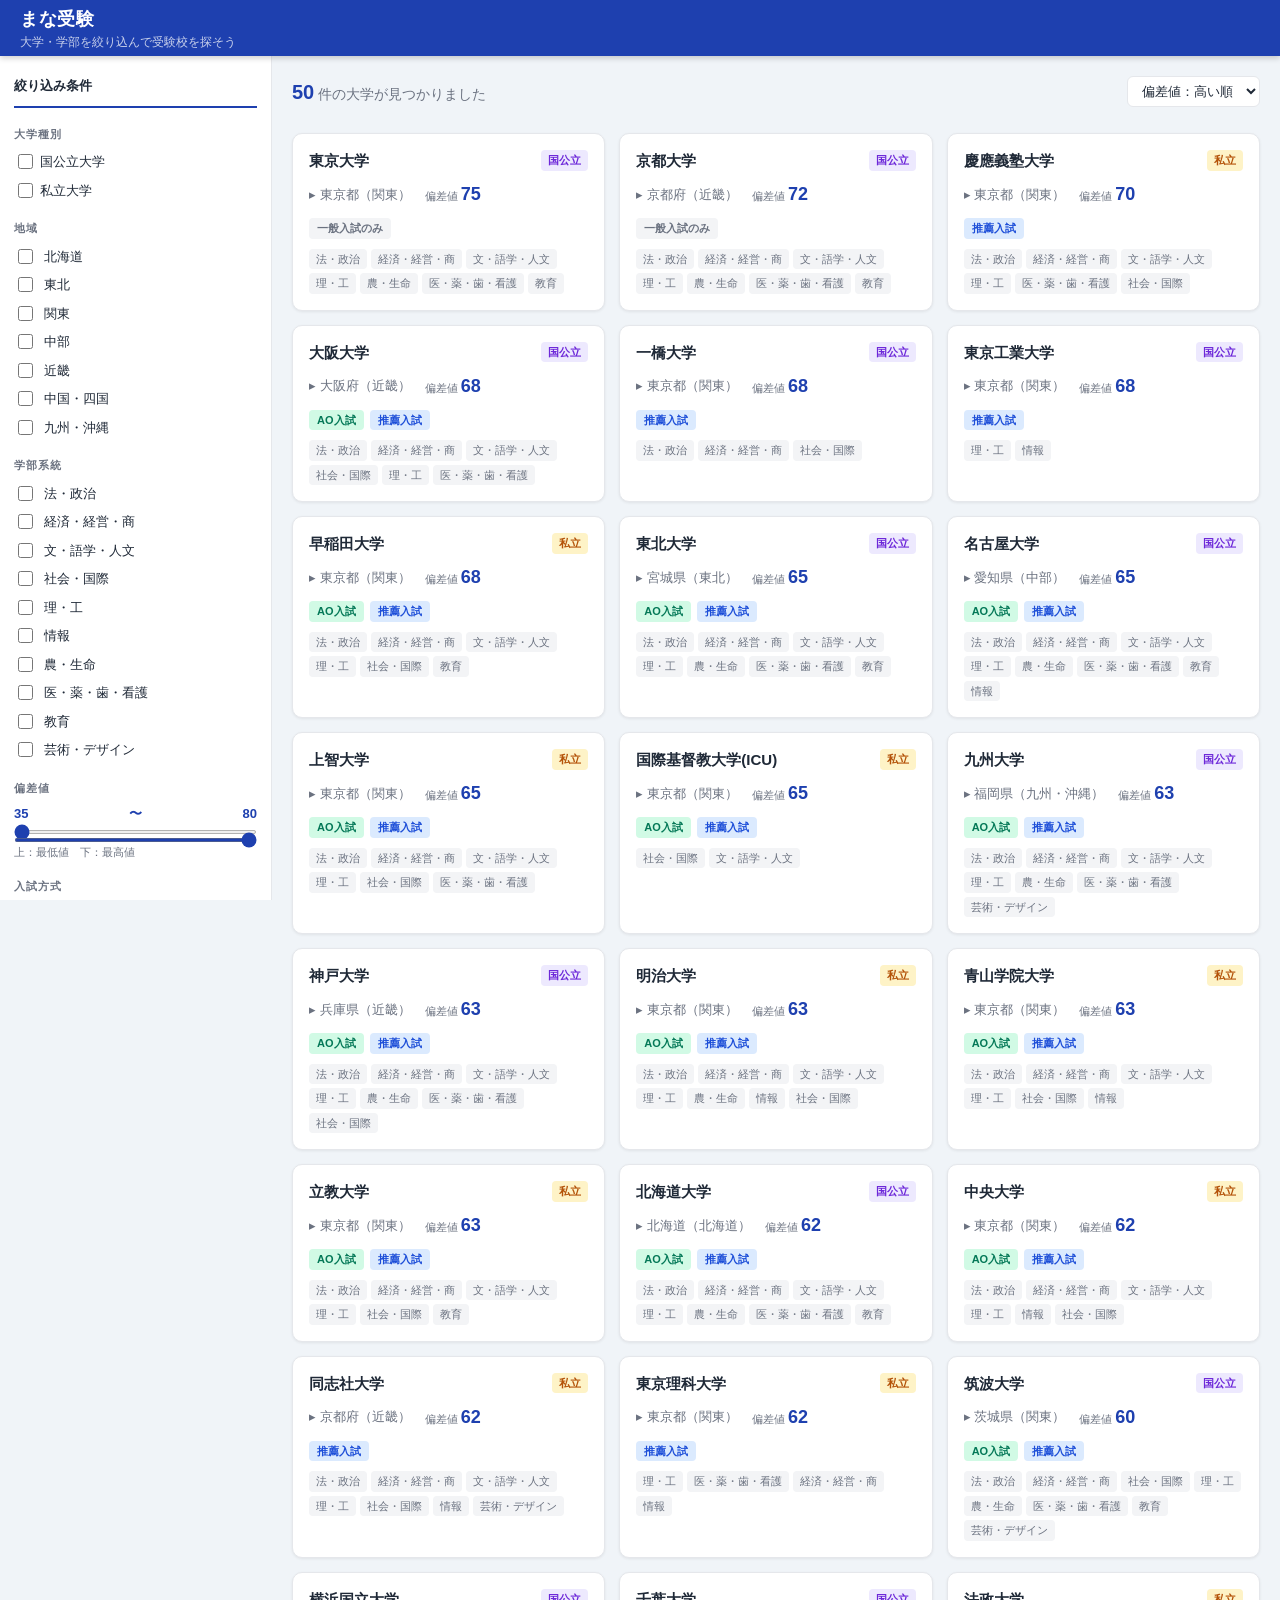
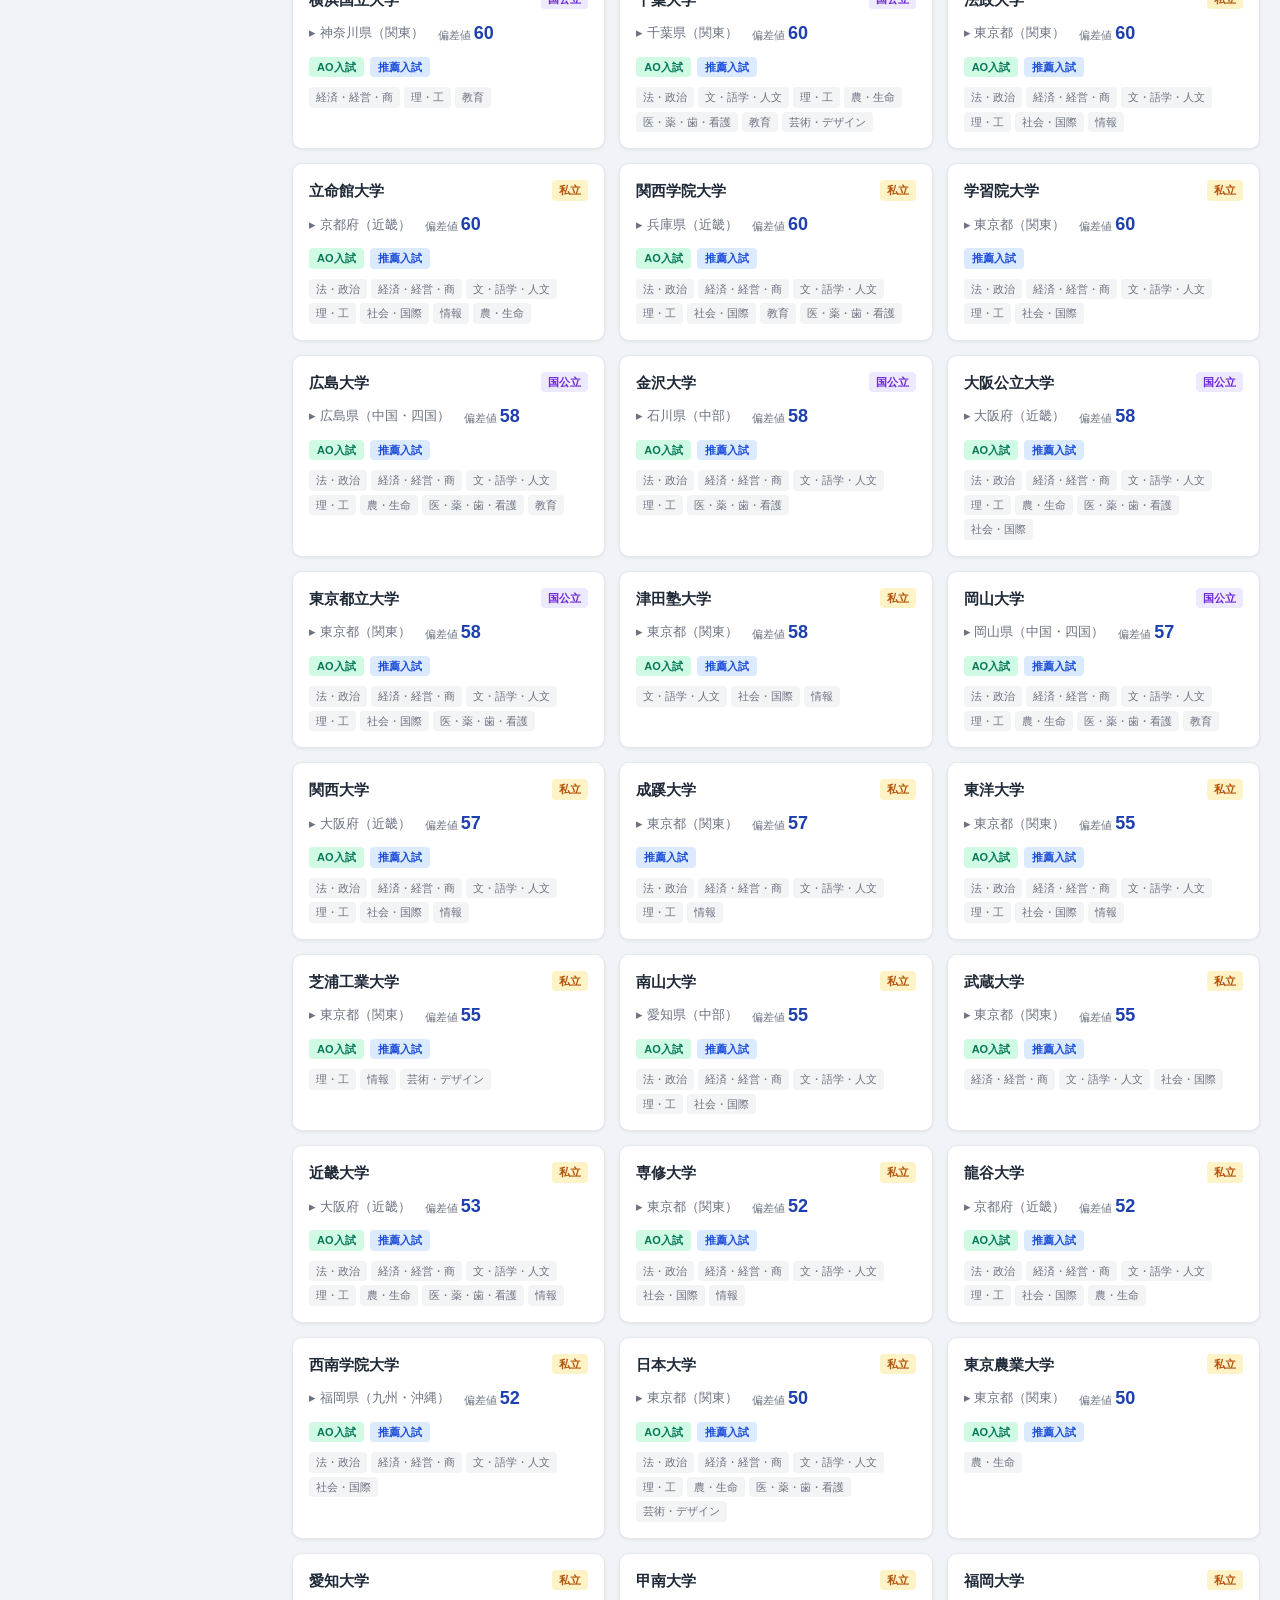
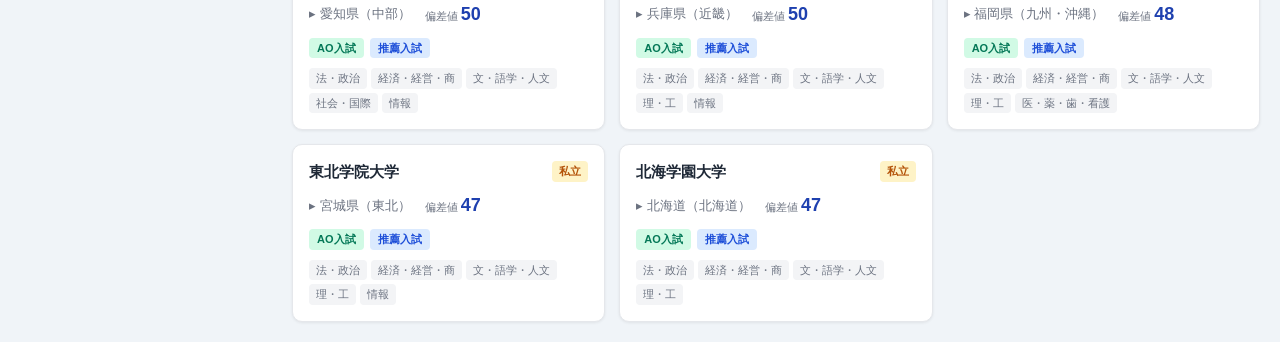
==== index.html @ 77476b2f "大学絞り込みページを新規作成 50校のデータ（国公立・私立）を収録し、地域・学部系統・偏差値・入試方式（AO/推薦）で絞り込める静的HTMLサイトを実装。  Co-Authored-By: Claud" ====
<!DOCTYPE html>
<html lang="ja">
<head>
  <meta charset="UTF-8">
  <meta name="viewport" content="width=device-width, initial-scale=1.0">
  <title>まな受験 - 受験校の絞り込み</title>
  <link rel="stylesheet" href="style.css">
</head>
<body>

  <header>
    <div>
      <h1>まな受験</h1>
      <p>大学・学部を絞り込んで受験校を探そう</p>
    </div>
  </header>

  <div class="overlay" id="overlay"></div>

  <div class="layout">

    <!-- ===== Sidebar ===== -->
    <aside class="sidebar" id="sidebar">
      <div class="sidebar-title">
        <span>絞り込み条件</span>
      </div>

      <!-- 大学種別 -->
      <div class="filter-section">
        <h3>大学種別</h3>
        <div class="checkbox-group">
          <label class="checkbox-label">
            <input type="checkbox" name="type" value="国公立"> 国公立大学
          </label>
          <label class="checkbox-label">
            <input type="checkbox" name="type" value="私立"> 私立大学
          </label>
        </div>
      </div>

      <!-- 地域 -->
      <div class="filter-section">
        <h3>地域</h3>
        <div class="checkbox-group" id="region-filters">
          <!-- JS で生成 -->
        </div>
      </div>

      <!-- 学部系統 -->
      <div class="filter-section">
        <h3>学部系統</h3>
        <div class="checkbox-group" id="faculty-filters">
          <!-- JS で生成 -->
        </div>
      </div>

      <!-- 偏差値 -->
      <div class="filter-section">
        <h3>偏差値</h3>
        <div class="range-labels">
          <span id="hensachi-min-label">35</span>
          <span>〜</span>
          <span id="hensachi-max-label">80</span>
        </div>
        <div class="range-sliders">
          <input type="range" id="hensachi-min" min="35" max="80" value="35" step="1" aria-label="偏差値 最小">
          <input type="range" id="hensachi-max" min="35" max="80" value="80" step="1" aria-label="偏差値 最大">
        </div>
        <p class="range-note">上：最低値　下：最高値</p>
      </div>

      <!-- 入試方式 -->
      <div class="filter-section">
        <h3>入試方式</h3>
        <div class="checkbox-group">
          <label class="checkbox-label">
            <input type="checkbox" id="filter-ao"> AO入試あり
          </label>
          <label class="checkbox-label">
            <input type="checkbox" id="filter-suisen"> 推薦入試あり
          </label>
        </div>
      </div>

      <button class="reset-btn" id="reset-btn">条件をすべてリセット</button>
    </aside>

    <!-- ===== Main ===== -->
    <main class="main">

      <button class="filter-toggle-btn" id="filter-toggle-btn">
        &#9776; 絞り込む
      </button>

      <div class="results-header">
        <div class="result-count" id="result-count">
          <strong>0</strong> 件の大学が見つかりました
        </div>
        <select class="sort-select" id="sort-select" aria-label="並び替え">
          <option value="hensachi-desc">偏差値：高い順</option>
          <option value="hensachi-asc">偏差値：低い順</option>
          <option value="name">五十音順</option>
        </select>
      </div>

      <div class="active-filters" id="active-filters"></div>

      <div class="school-grid" id="school-grid">
        <!-- JS で描画 -->
      </div>

    </main>
  </div>

  <script src="data.js"></script>
  <script src="app.js"></script>
</body>
</html>
---- style.css ----
:root {
  --primary: #1e40af;
  --primary-light: #3b82f6;
  --bg: #f0f4f8;
  --card-bg: #ffffff;
  --text: #1f2937;
  --text-light: #6b7280;
  --border: #e5e7eb;
  --sidebar-width: 272px;
  --badge-kokuritu-bg: #ede9fe;
  --badge-kokuritu: #6d28d9;
  --badge-shiritsu-bg: #fef3c7;
  --badge-shiritsu: #b45309;
  --badge-ao-bg: #d1fae5;
  --badge-ao: #047857;
  --badge-suisen-bg: #dbeafe;
  --badge-suisen: #1d4ed8;
  --header-h: 56px;
}

* { box-sizing: border-box; margin: 0; padding: 0; }

body {
  font-family: 'Hiragino Sans', 'Hiragino Kaku Gothic ProN', 'Meiryo', 'Yu Gothic', sans-serif;
  background: var(--bg);
  color: var(--text);
  font-size: 14px;
  line-height: 1.5;
}

/* ---- Header ---- */
header {
  height: var(--header-h);
  background: var(--primary);
  color: #fff;
  display: flex;
  align-items: center;
  padding: 0 20px;
  gap: 16px;
  box-shadow: 0 2px 6px rgba(0,0,0,0.2);
  position: sticky;
  top: 0;
  z-index: 50;
}

header h1 { font-size: 18px; font-weight: 700; letter-spacing: 0.03em; }
header p  { font-size: 12px; opacity: 0.75; }

/* ---- Layout ---- */
.layout {
  display: flex;
  min-height: calc(100vh - var(--header-h));
}

/* ---- Sidebar ---- */
.sidebar {
  width: var(--sidebar-width);
  flex-shrink: 0;
  background: #fff;
  border-right: 1px solid var(--border);
  padding: 20px 14px;
  overflow-y: auto;
  position: sticky;
  top: var(--header-h);
  height: calc(100vh - var(--header-h));
}

.sidebar-title {
  font-size: 13px;
  font-weight: 700;
  color: var(--text);
  margin-bottom: 18px;
  padding-bottom: 10px;
  border-bottom: 2px solid var(--primary);
  display: flex;
  justify-content: space-between;
  align-items: center;
}

.filter-section {
  margin-bottom: 18px;
}

.filter-section h3 {
  font-size: 11px;
  font-weight: 700;
  color: var(--text-light);
  text-transform: uppercase;
  letter-spacing: 0.08em;
  margin-bottom: 8px;
}

.checkbox-group {
  display: flex;
  flex-direction: column;
  gap: 5px;
}

.checkbox-label {
  display: flex;
  align-items: center;
  gap: 7px;
  cursor: pointer;
  font-size: 13px;
  padding: 2px 4px;
  border-radius: 4px;
  transition: background 0.1s;
}

.checkbox-label:hover { background: var(--bg); }

.checkbox-label input[type="checkbox"] {
  width: 15px;
  height: 15px;
  accent-color: var(--primary);
  cursor: pointer;
  flex-shrink: 0;
}

/* Hensachi range */
.range-labels {
  display: flex;
  justify-content: space-between;
  font-size: 13px;
  font-weight: 700;
  color: var(--primary);
  margin-bottom: 6px;
}

.range-sliders {
  display: flex;
  flex-direction: column;
  gap: 4px;
}

input[type="range"] {
  width: 100%;
  height: 4px;
  accent-color: var(--primary);
  cursor: pointer;
}

.range-note {
  font-size: 11px;
  color: var(--text-light);
  margin-top: 2px;
}

.reset-btn {
  width: 100%;
  padding: 8px;
  background: none;
  border: 1px solid var(--border);
  border-radius: 6px;
  font-size: 13px;
  color: var(--text-light);
  cursor: pointer;
  margin-top: 6px;
  transition: all 0.15s;
}

.reset-btn:hover {
  background: var(--bg);
  color: var(--text);
  border-color: #9ca3af;
}

/* ---- Main ---- */
.main {
  flex: 1;
  padding: 20px;
  min-width: 0;
}

.results-header {
  display: flex;
  align-items: center;
  justify-content: space-between;
  margin-bottom: 12px;
  flex-wrap: wrap;
  gap: 8px;
}

.result-count {
  font-size: 14px;
  color: var(--text-light);
}

.result-count strong {
  font-size: 20px;
  color: var(--primary);
  font-weight: 700;
}

.sort-select {
  padding: 6px 10px;
  border: 1px solid var(--border);
  border-radius: 6px;
  font-size: 13px;
  background: #fff;
  color: var(--text);
  cursor: pointer;
}

/* Active filter tags */
.active-filters {
  display: flex;
  flex-wrap: wrap;
  gap: 6px;
  margin-bottom: 14px;
  min-height: 0;
}

.filter-tag {
  display: inline-flex;
  align-items: center;
  gap: 5px;
  padding: 3px 8px 3px 10px;
  background: #eff6ff;
  color: var(--primary);
  border: 1px solid #bfdbfe;
  border-radius: 99px;
  font-size: 12px;
  font-weight: 500;
}

.filter-tag-remove {
  background: none;
  border: none;
  cursor: pointer;
  color: var(--primary);
  font-size: 15px;
  line-height: 1;
  padding: 0;
  opacity: 0.6;
  display: flex;
  align-items: center;
}

.filter-tag-remove:hover { opacity: 1; }

/* School grid */
.school-grid {
  display: grid;
  grid-template-columns: repeat(auto-fill, minmax(280px, 1fr));
  gap: 14px;
}

/* School card */
.school-card {
  background: #fff;
  border-radius: 10px;
  padding: 16px;
  box-shadow: 0 1px 3px rgba(0,0,0,0.07);
  border: 1px solid var(--border);
  transition: box-shadow 0.15s, transform 0.15s;
  display: flex;
  flex-direction: column;
  gap: 10px;
}

.school-card:hover {
  box-shadow: 0 4px 16px rgba(0,0,0,0.11);
  transform: translateY(-2px);
}

.card-top {
  display: flex;
  justify-content: space-between;
  align-items: flex-start;
  gap: 8px;
}

.school-name {
  font-size: 15px;
  font-weight: 700;
  color: var(--text);
  line-height: 1.4;
  flex: 1;
}

.type-badge {
  display: inline-block;
  padding: 2px 7px;
  border-radius: 4px;
  font-size: 11px;
  font-weight: 700;
  white-space: nowrap;
  flex-shrink: 0;
}

.type-badge.kokuritu {
  background: var(--badge-kokuritu-bg);
  color: var(--badge-kokuritu);
}

.type-badge.shiritsu {
  background: var(--badge-shiritsu-bg);
  color: var(--badge-shiritsu);
}

.card-meta {
  display: flex;
  align-items: center;
  gap: 14px;
  font-size: 13px;
  color: var(--text-light);
}

.meta-location::before { content: "▸ "; }

.meta-hensachi {
  display: flex;
  align-items: baseline;
  gap: 3px;
}

.meta-hensachi-label { font-size: 11px; }

.meta-hensachi-value {
  font-size: 18px;
  font-weight: 700;
  color: var(--primary);
}

.admission-badges {
  display: flex;
  gap: 6px;
  flex-wrap: wrap;
}

.badge {
  padding: 2px 8px;
  border-radius: 4px;
  font-size: 11px;
  font-weight: 700;
}

.badge-ao    { background: var(--badge-ao-bg);    color: var(--badge-ao); }
.badge-suisen { background: var(--badge-suisen-bg); color: var(--badge-suisen); }
.badge-none  { background: #f3f4f6; color: var(--text-light); }

.card-categories {
  display: flex;
  flex-wrap: wrap;
  gap: 4px;
}

.cat-tag {
  padding: 2px 7px;
  background: #f3f4f6;
  color: var(--text-light);
  border-radius: 4px;
  font-size: 11px;
}

/* Empty state */
.empty-state {
  grid-column: 1 / -1;
  text-align: center;
  padding: 60px 20px;
  color: var(--text-light);
}

.empty-state p { font-size: 16px; margin-bottom: 6px; }
.empty-state small { font-size: 13px; }

/* Mobile filter toggle */
.filter-toggle-btn {
  display: none;
  align-items: center;
  gap: 6px;
  padding: 8px 14px;
  background: var(--primary);
  color: #fff;
  border: none;
  border-radius: 6px;
  font-size: 14px;
  cursor: pointer;
  margin-bottom: 14px;
  font-family: inherit;
}

.overlay {
  display: none;
  position: fixed;
  inset: 0;
  background: rgba(0,0,0,0.45);
  z-index: 99;
}

.overlay.active { display: block; }

/* ---- Responsive ---- */
@media (max-width: 768px) {
  .sidebar {
    position: fixed;
    top: 0;
    left: -100%;
    height: 100vh;
    z-index: 100;
    width: 280px;
    transition: left 0.25s ease;
    box-shadow: 4px 0 20px rgba(0,0,0,0.15);
  }

  .sidebar.open { left: 0; }

  .filter-toggle-btn { display: flex; }

  .school-grid { grid-template-columns: 1fr; }

  .main { padding: 14px; }

  header { padding: 0 14px; }
}
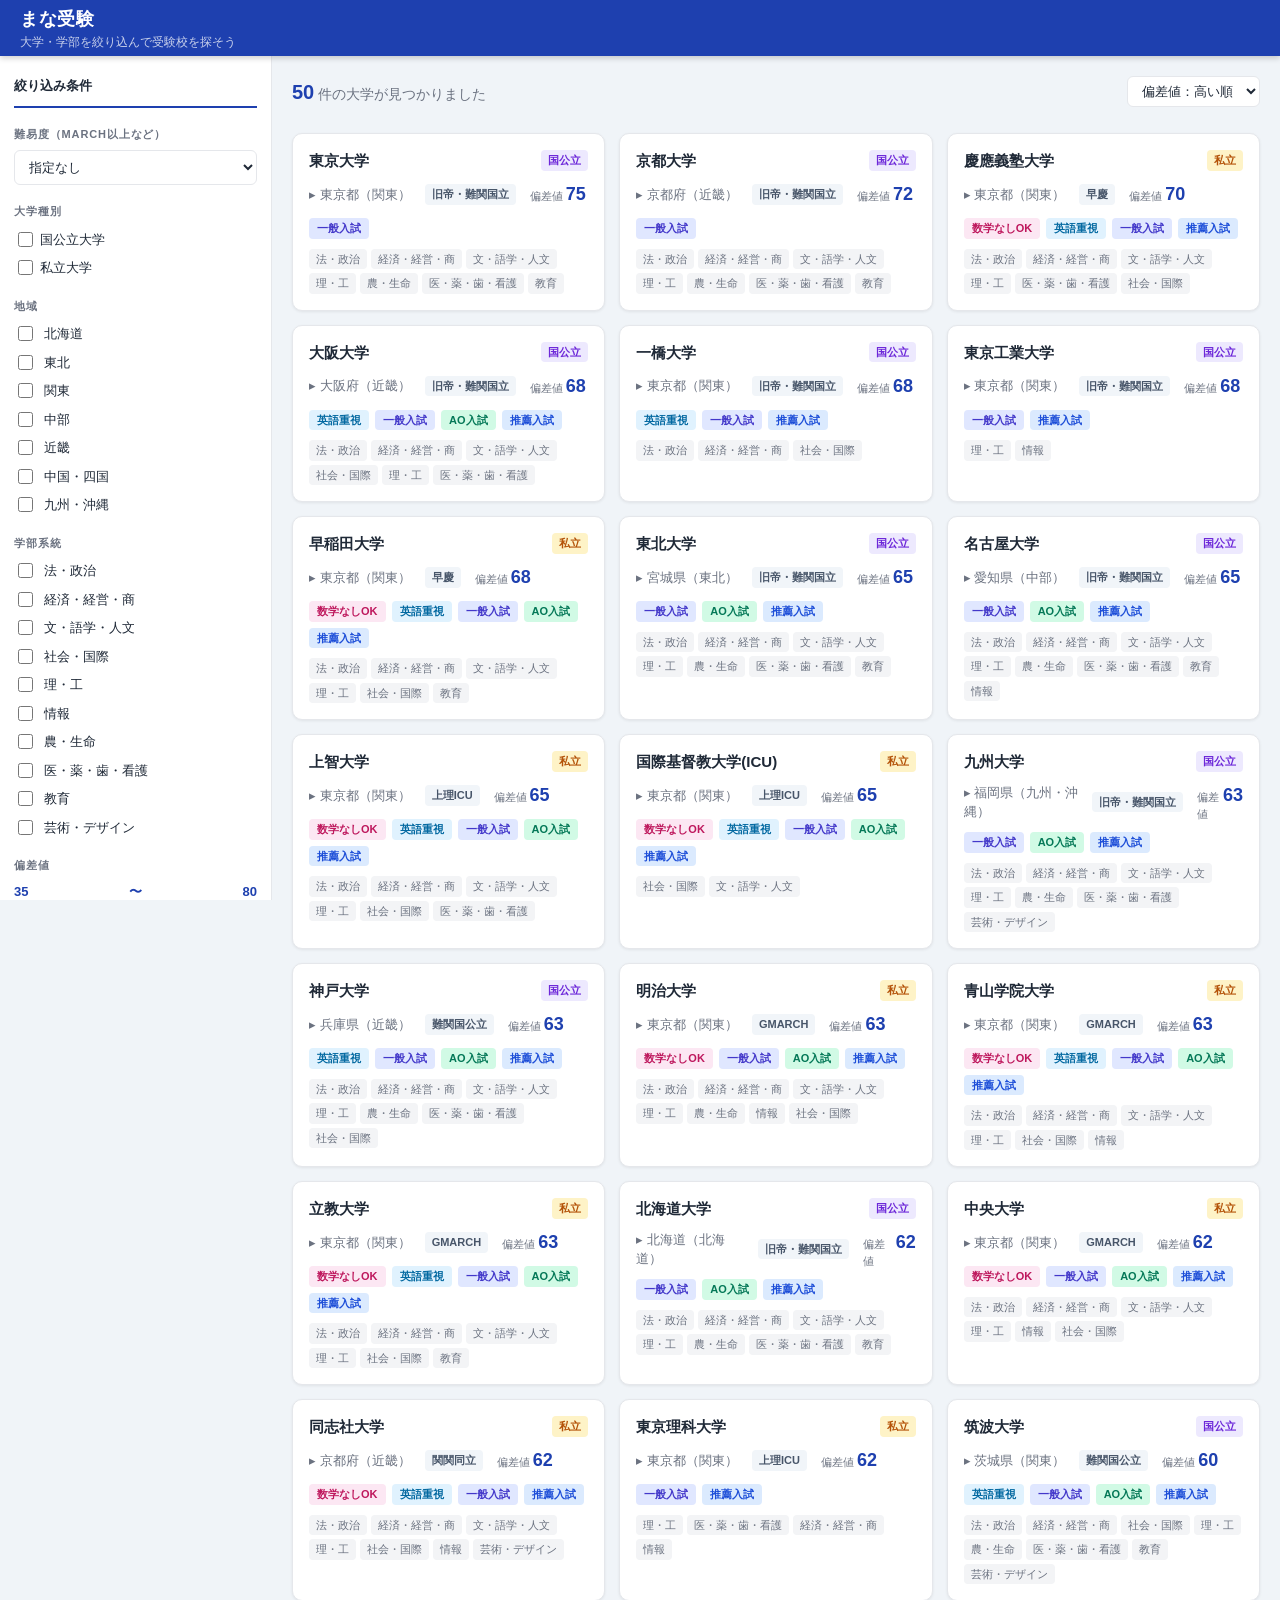
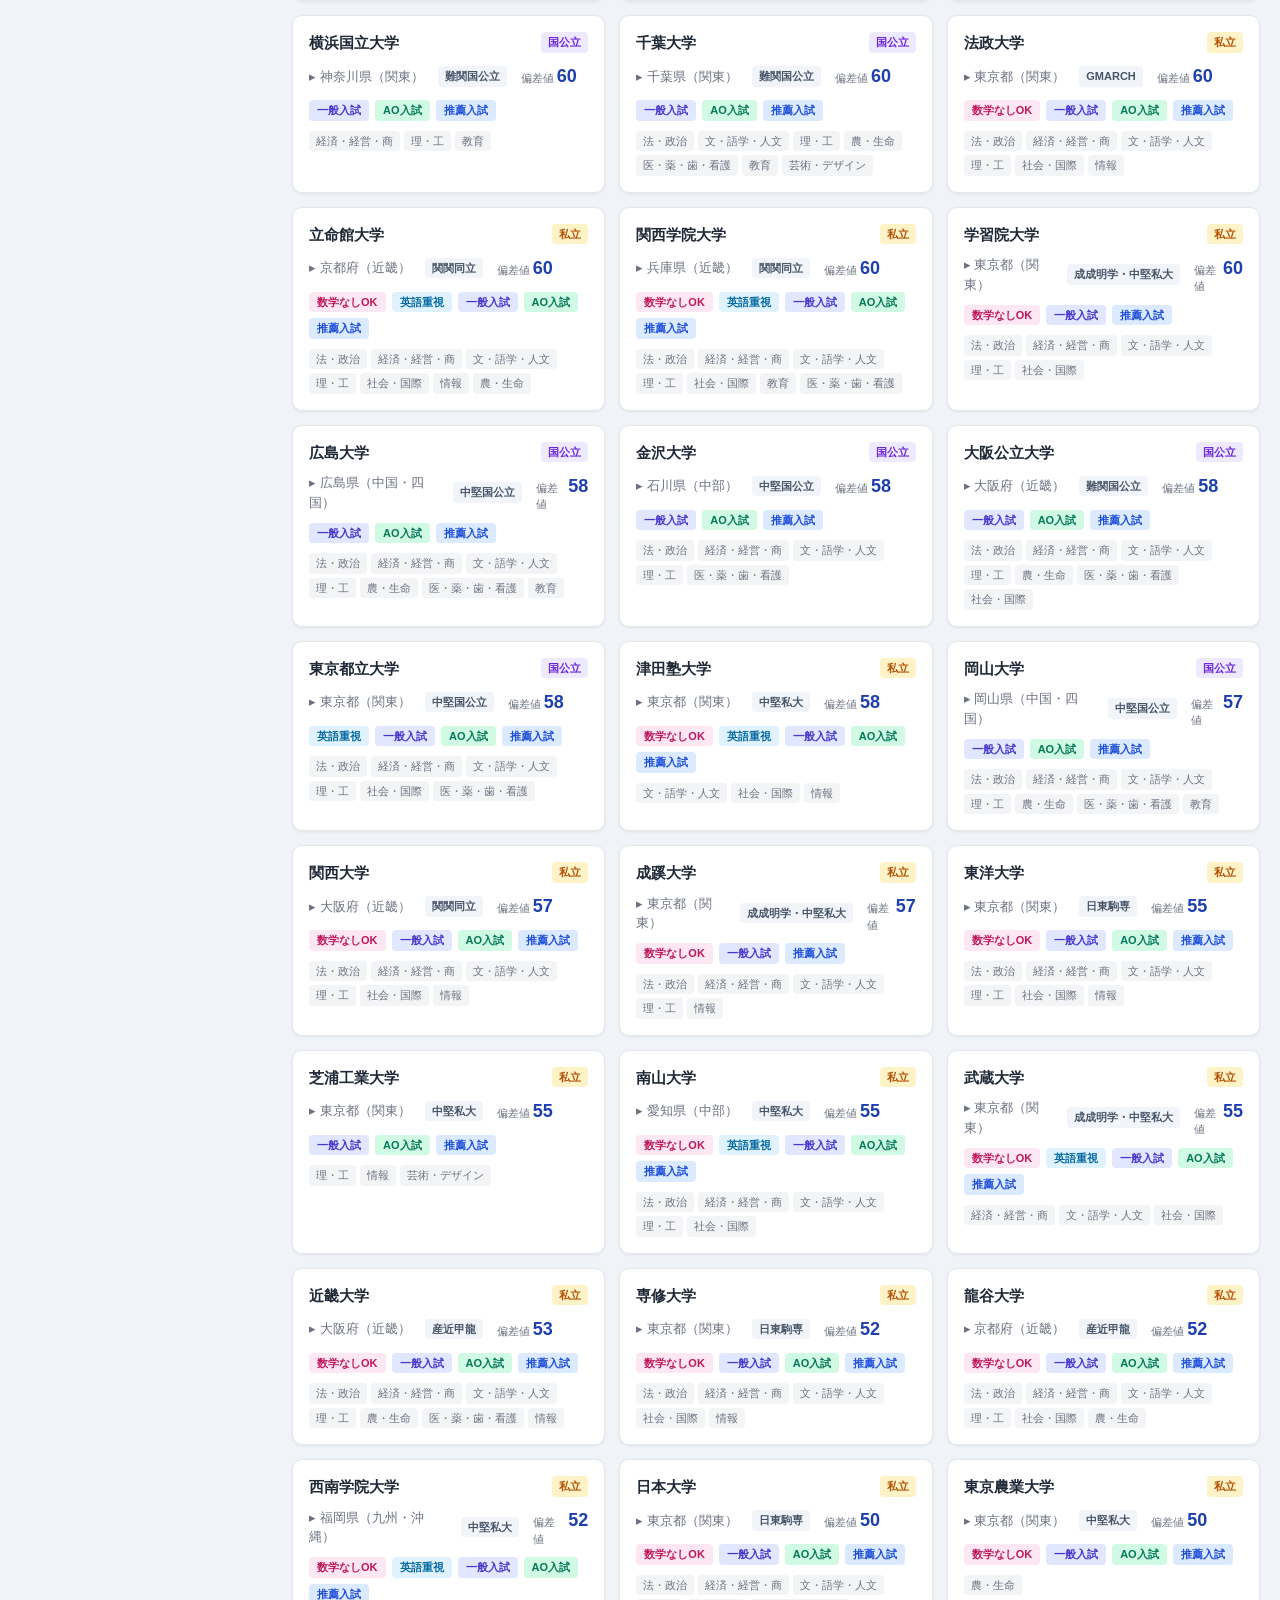
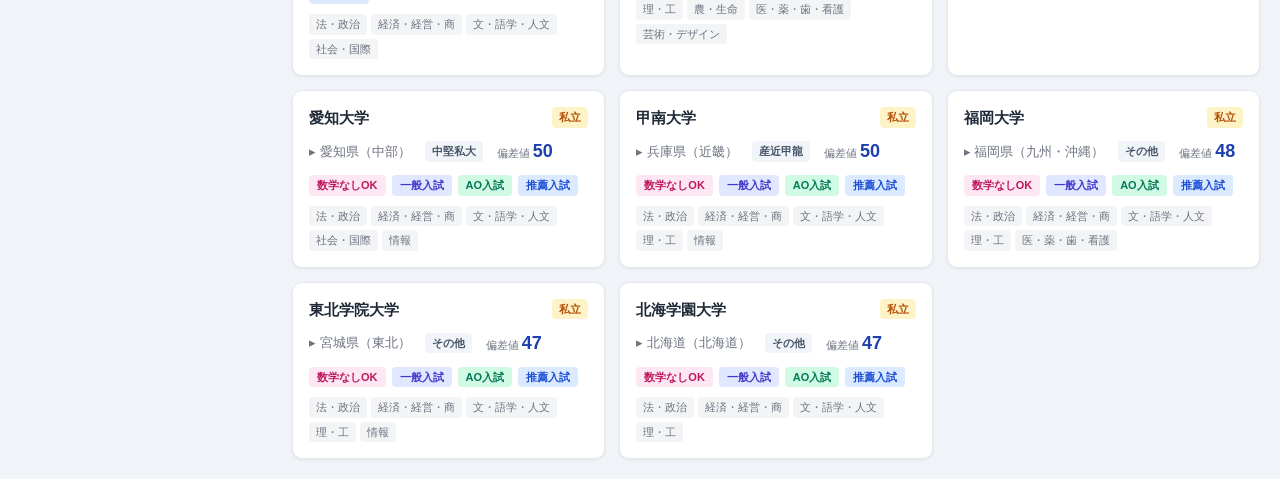
==== commit 3f23c4de: "難易度グループ・受験科目・入試方式の絞り込みを追加 - 難易度グループ（MARCH以上 など）による絞り込みを追加 - 数学なしで受験できる大学の絞り込みを追加 - 英語が得意な人向け（英語重視）の絞" ====
--- a/index.html
+++ b/index.html
@@ -23,6 +23,14 @@
     <aside class="sidebar" id="sidebar">
       <div class="sidebar-title">
         <span>絞り込み条件</span>
+      </div>
+
+      <!-- 難易度グループ -->
+      <div class="filter-section">
+        <h3>難易度（MARCH以上など）</h3>
+        <select class="level-select" id="level-select" aria-label="難易度（下限）">
+          <!-- JS で生成 -->
+        </select>
       </div>
 
       <!-- 大学種別 -->
@@ -69,10 +77,26 @@
         <p class="range-note">上：最低値　下：最高値</p>
       </div>
 
+      <!-- 受験科目 -->
+      <div class="filter-section">
+        <h3>受験科目・得意科目</h3>
+        <div class="checkbox-group">
+          <label class="checkbox-label">
+            <input type="checkbox" id="filter-math"> 数学なしで受験できる
+          </label>
+          <label class="checkbox-label">
+            <input type="checkbox" id="filter-english"> 英語が得意な人向け（英語重視）
+          </label>
+        </div>
+      </div>
+
       <!-- 入試方式 -->
       <div class="filter-section">
         <h3>入試方式</h3>
         <div class="checkbox-group">
+          <label class="checkbox-label">
+            <input type="checkbox" id="filter-general"> 一般入試あり
+          </label>
           <label class="checkbox-label">
             <input type="checkbox" id="filter-ao"> AO入試あり
           </label>
--- a/style.css
+++ b/style.css
@@ -117,6 +117,24 @@
   flex-shrink: 0;
 }
 
+/* Level select */
+.level-select {
+  width: 100%;
+  padding: 8px 10px;
+  border: 1px solid var(--border);
+  border-radius: 6px;
+  font-size: 13px;
+  background: #fff;
+  color: var(--text);
+  cursor: pointer;
+  font-family: inherit;
+}
+
+.level-select:focus {
+  outline: none;
+  border-color: var(--primary);
+}
+
 /* Hensachi range */
 .range-labels {
   display: flex;
@@ -299,6 +317,17 @@
   color: var(--badge-shiritsu);
 }
 
+.group-badge {
+  display: inline-block;
+  padding: 2px 7px;
+  border-radius: 4px;
+  font-size: 11px;
+  font-weight: 700;
+  background: #f1f5f9;
+  color: #475569;
+  white-space: nowrap;
+}
+
 .card-meta {
   display: flex;
   align-items: center;
@@ -336,9 +365,12 @@
   font-weight: 700;
 }
 
+.badge-general { background: #e0e7ff; color: #4338ca; }
 .badge-ao    { background: var(--badge-ao-bg);    color: var(--badge-ao); }
 .badge-suisen { background: var(--badge-suisen-bg); color: var(--badge-suisen); }
 .badge-none  { background: #f3f4f6; color: var(--text-light); }
+.badge-math    { background: #fce7f3; color: #be185d; }
+.badge-english { background: #e0f2fe; color: #0369a1; }
 
 .card-categories {
   display: flex;
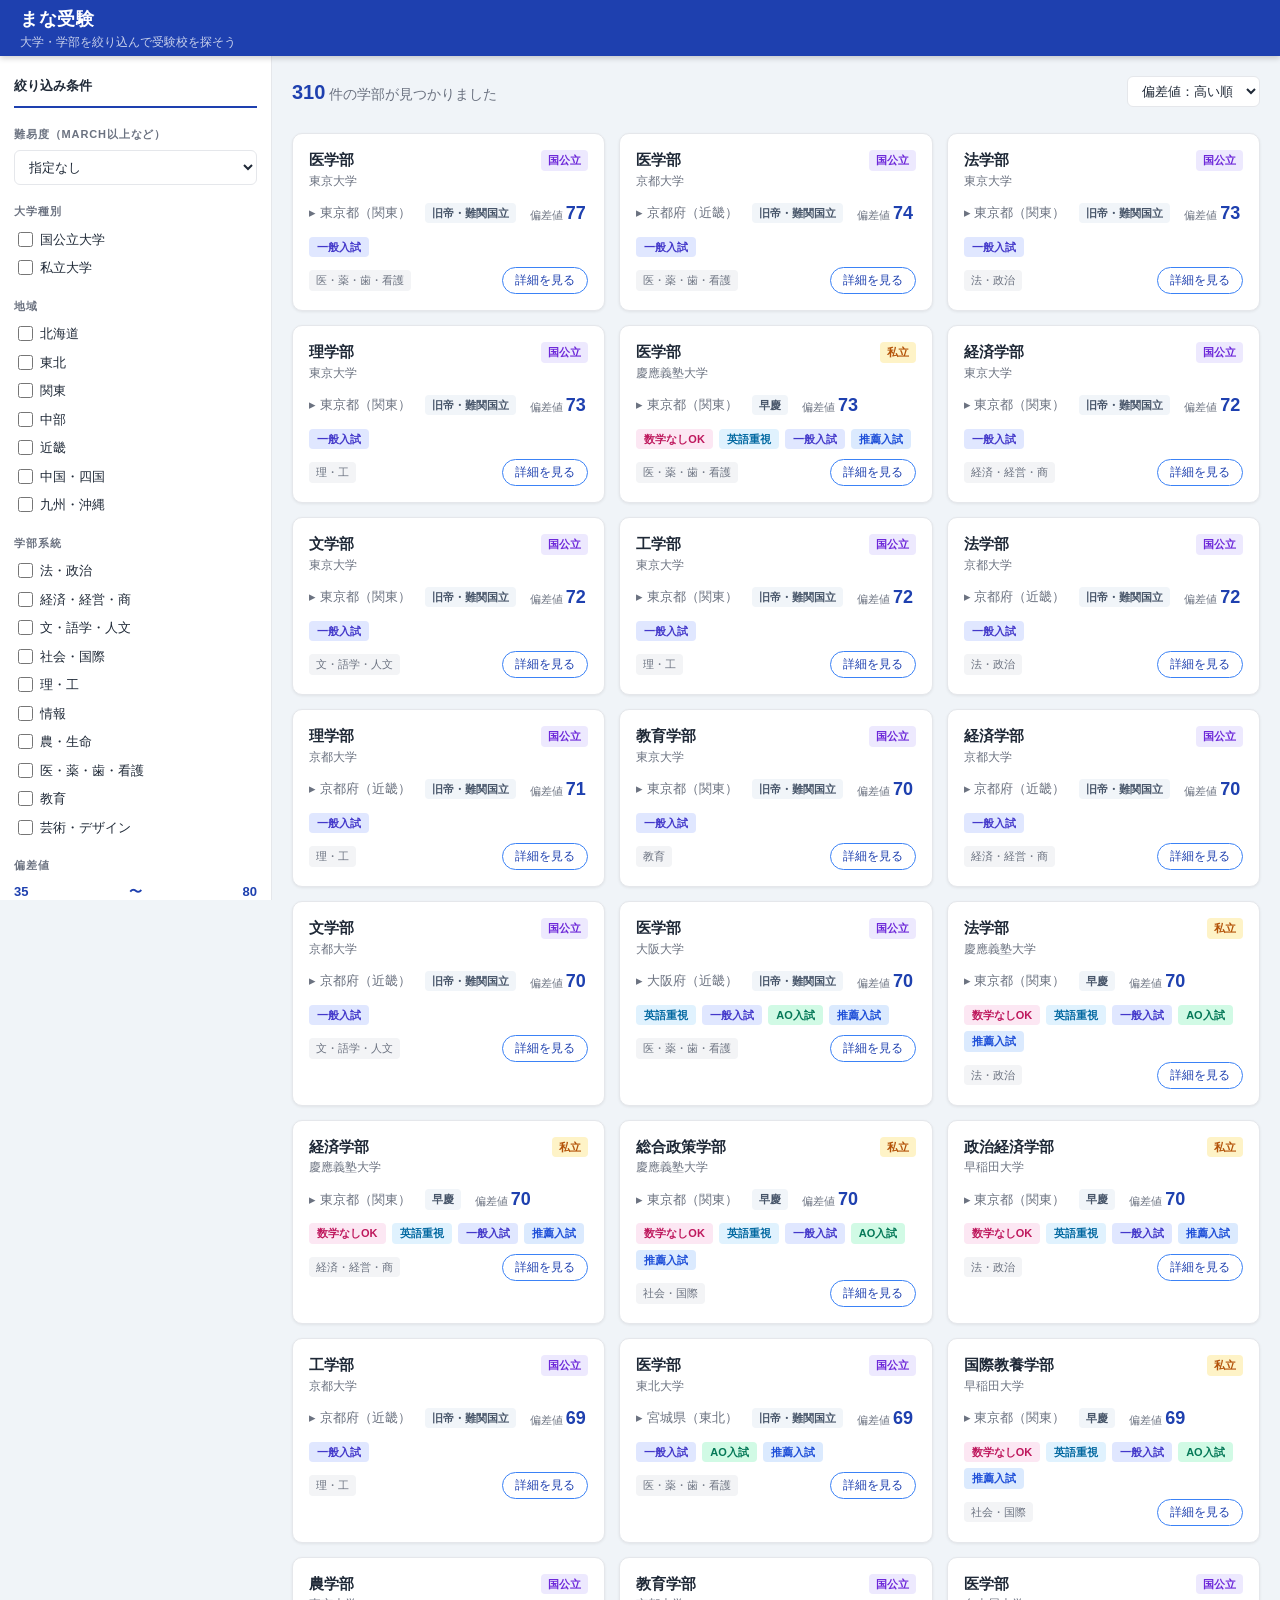
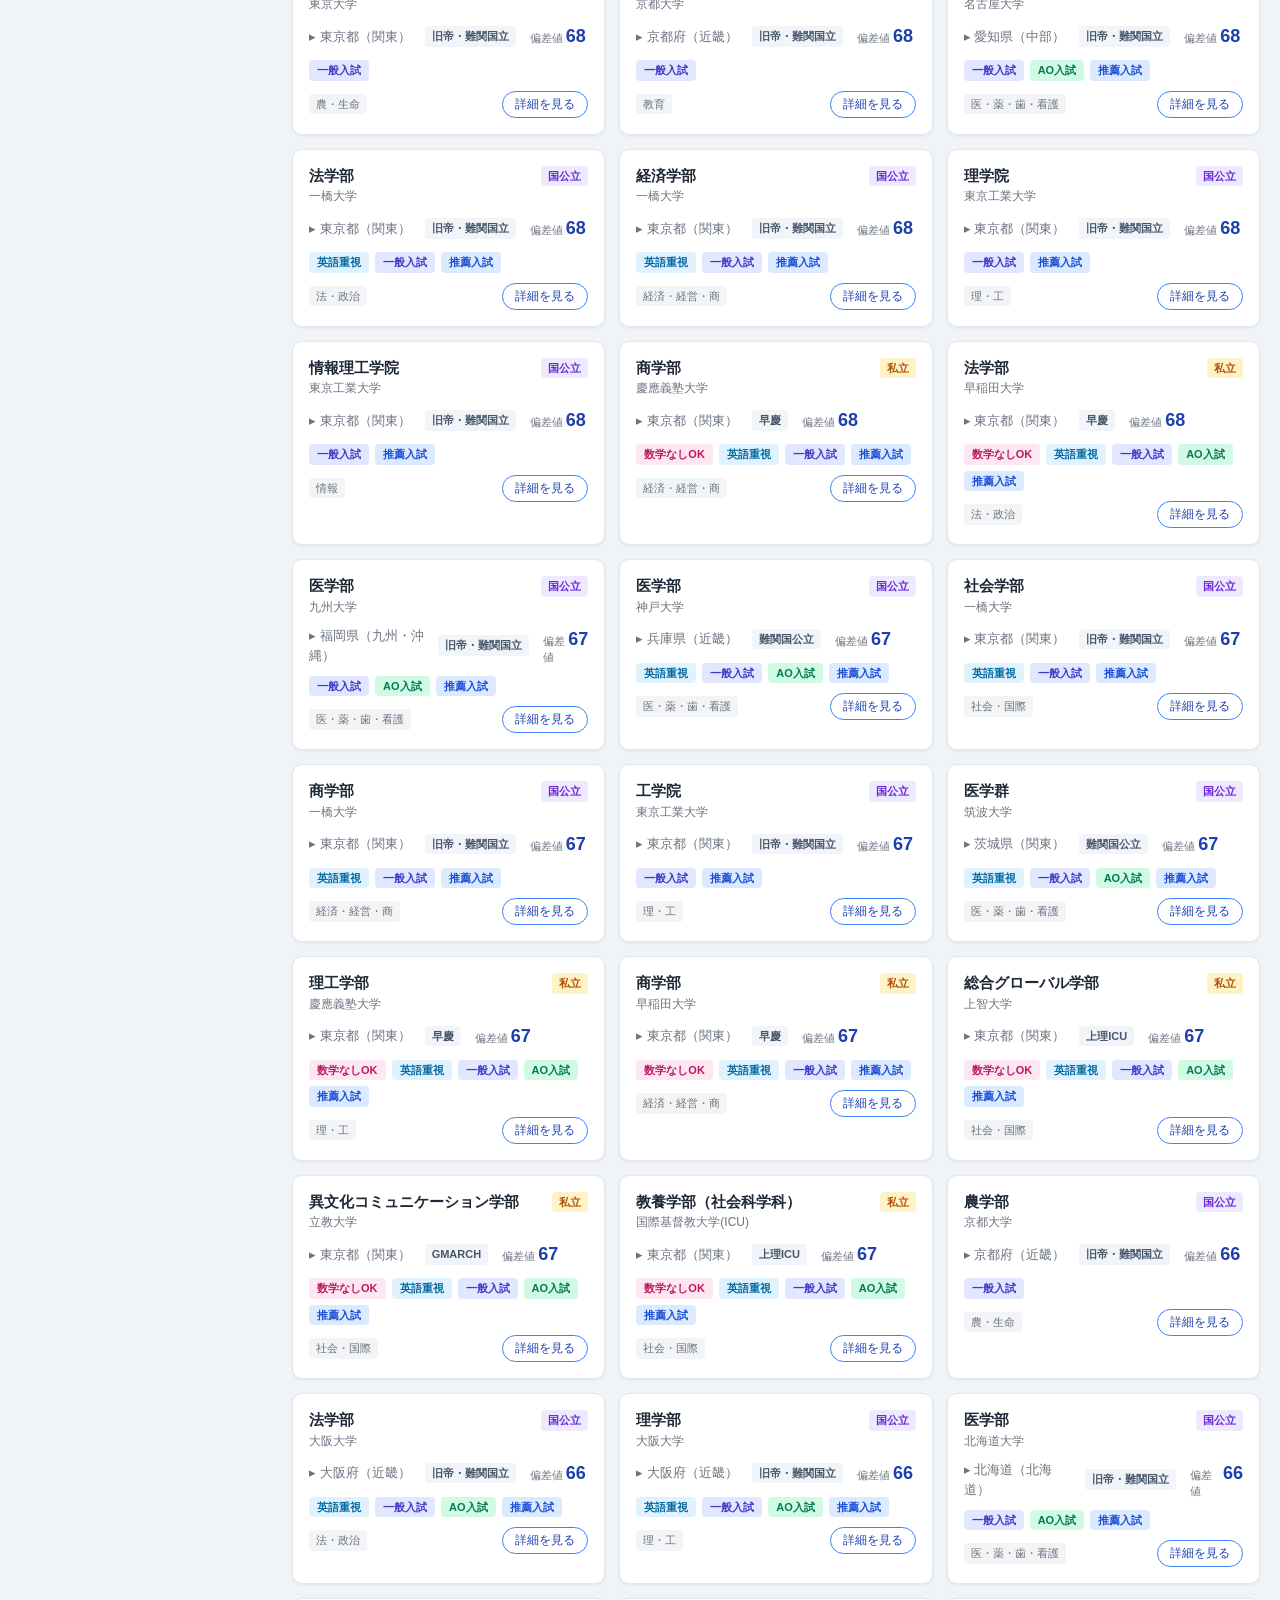
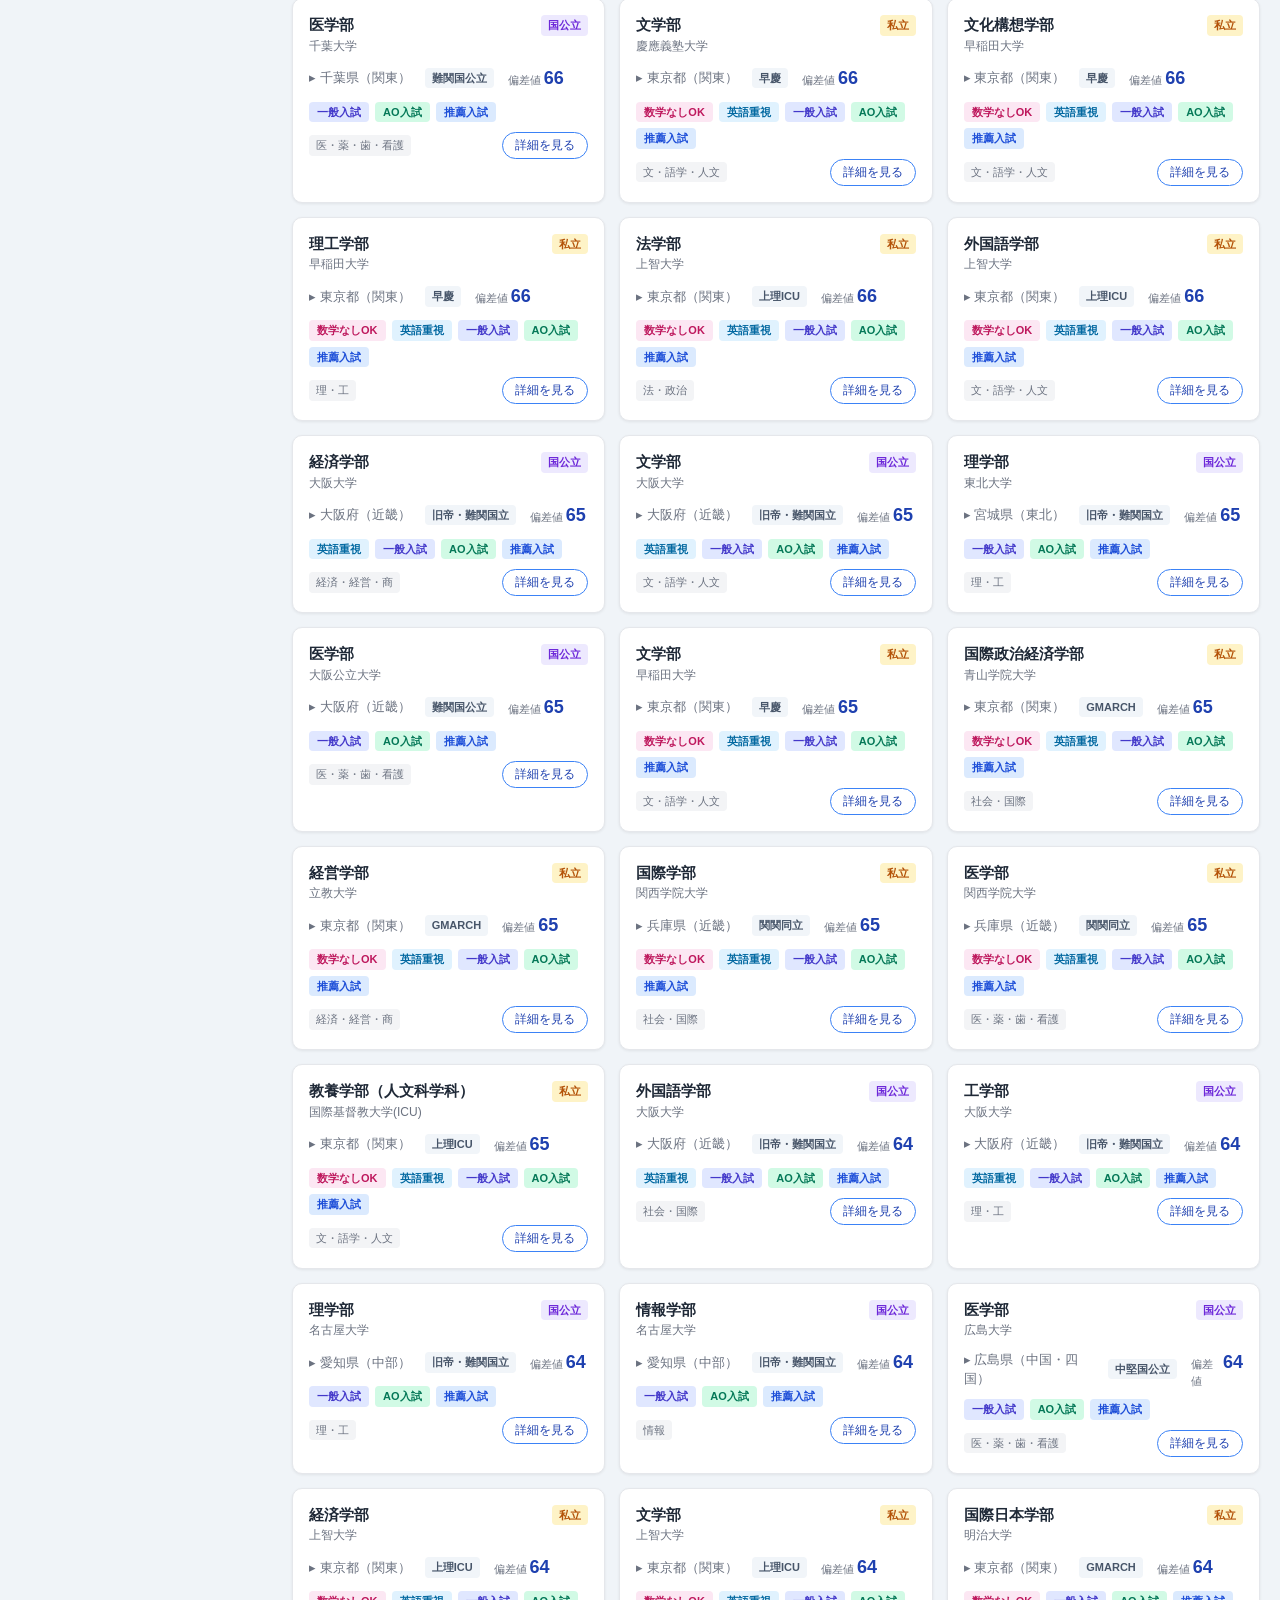
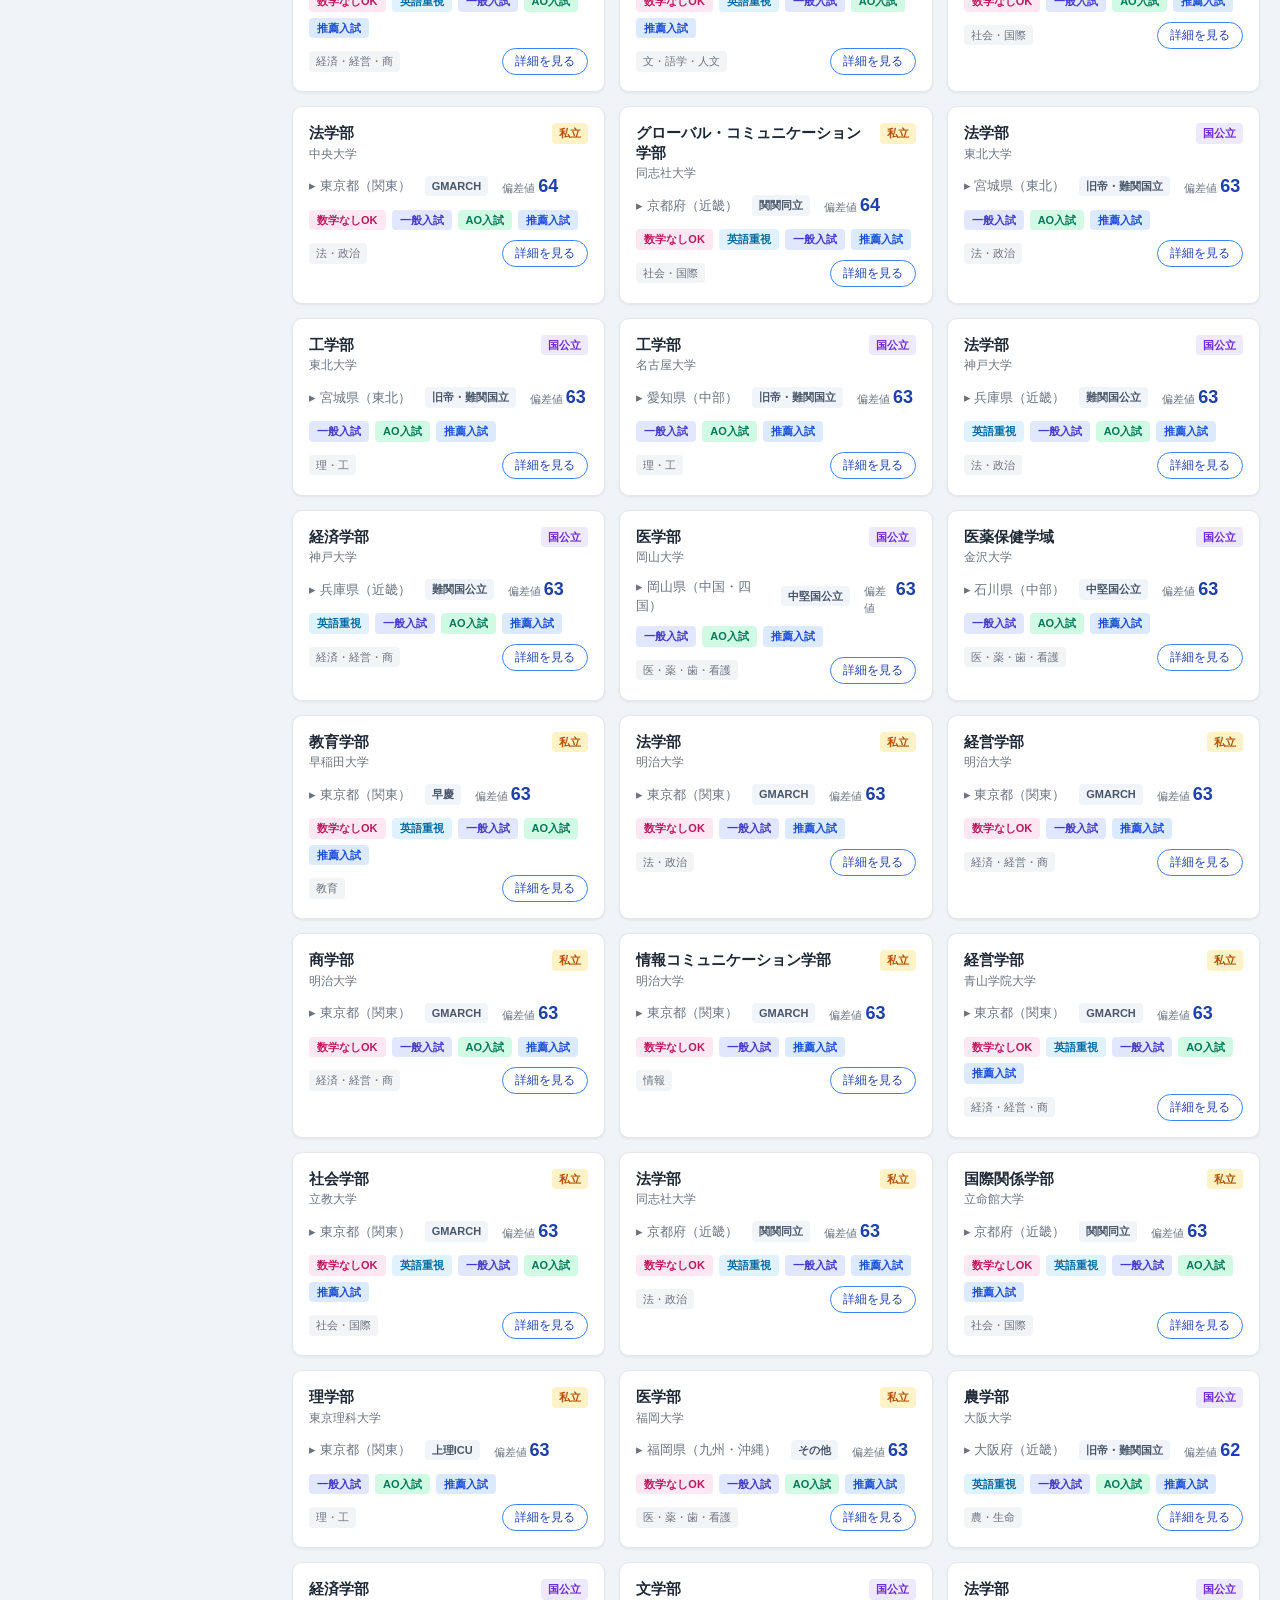
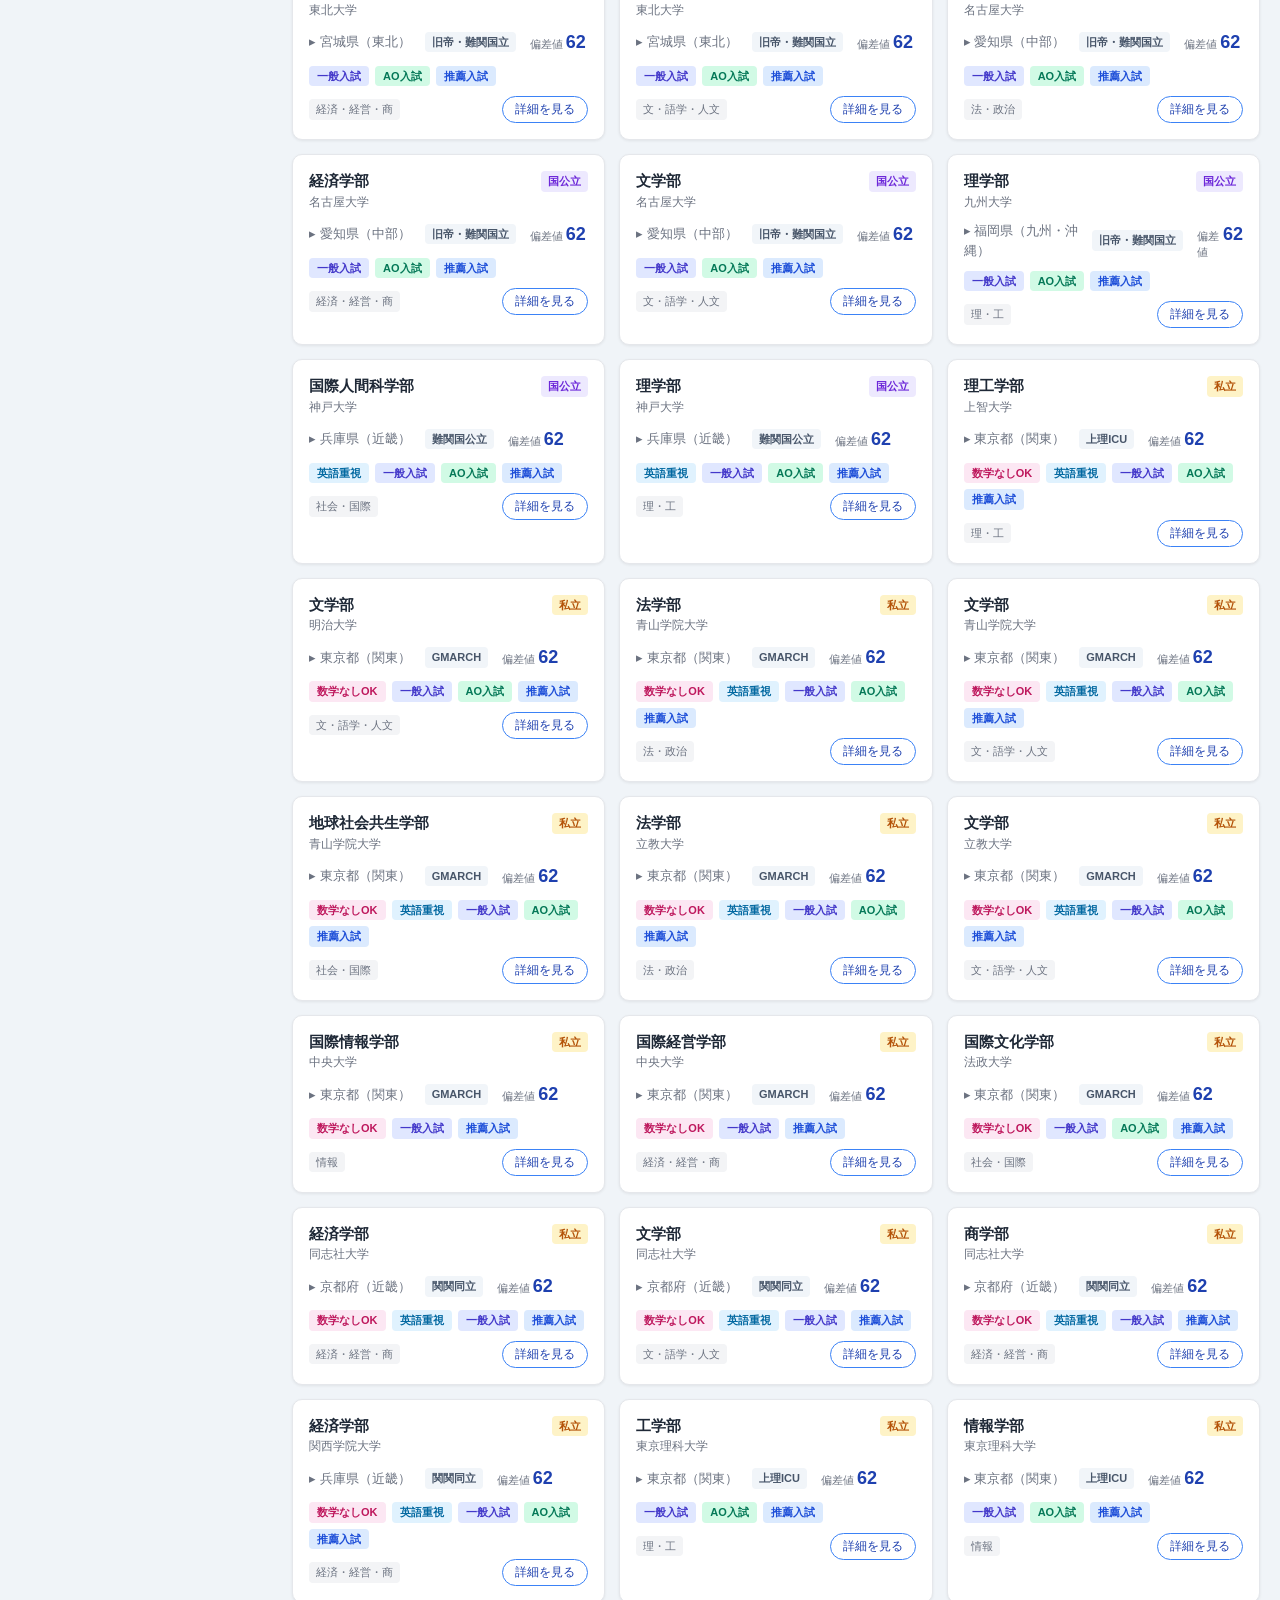
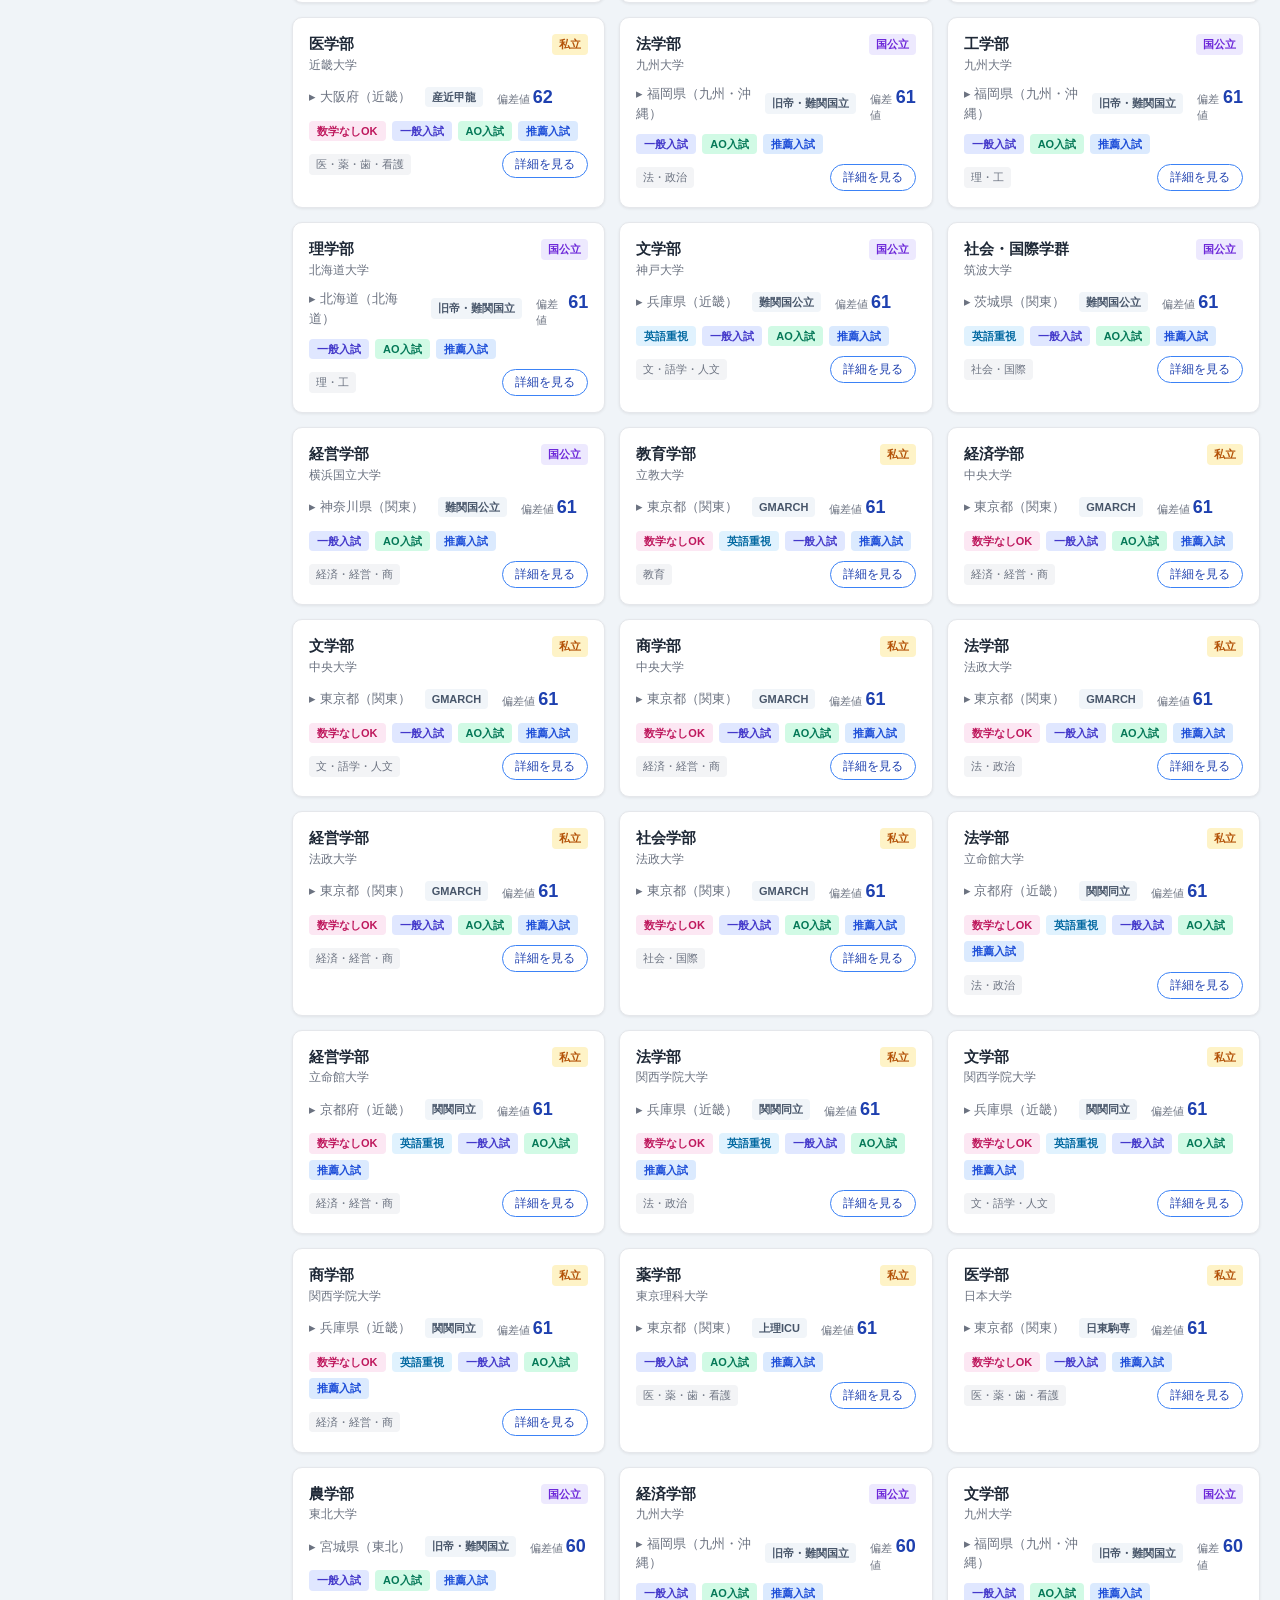
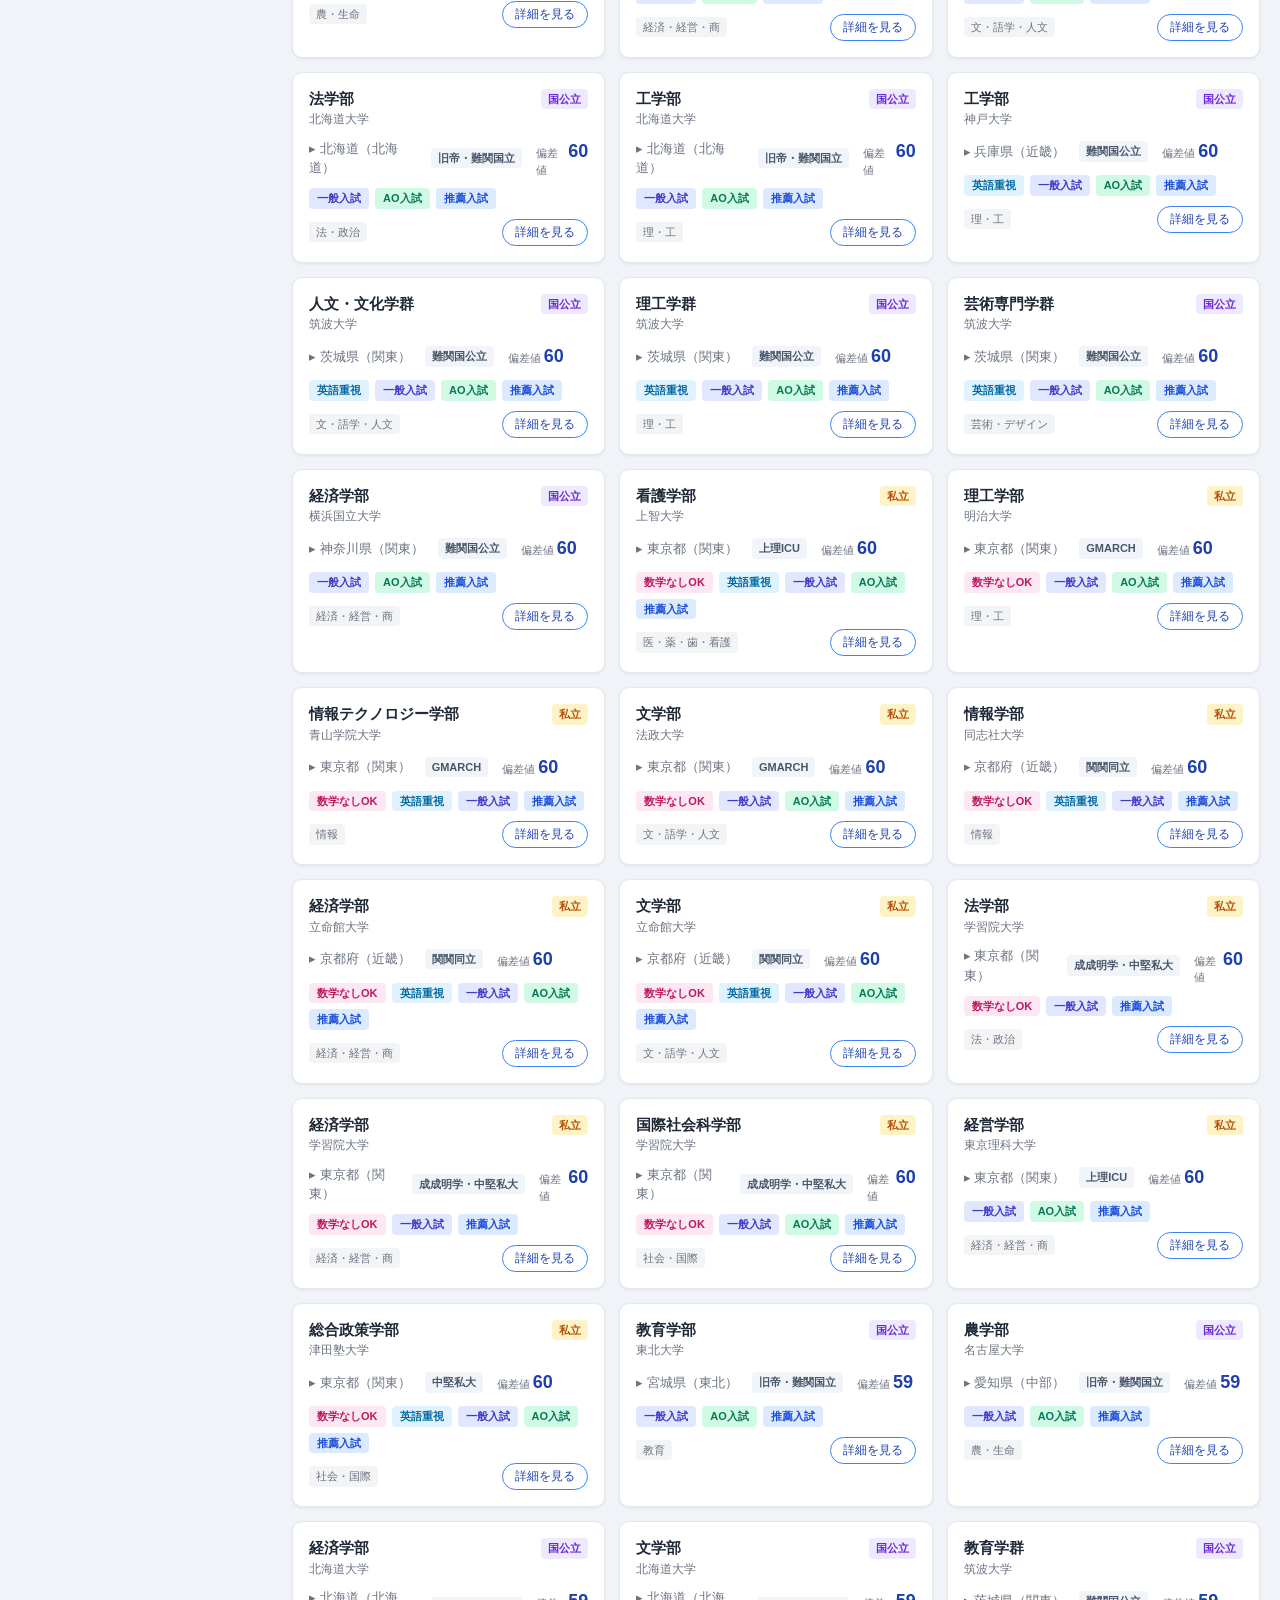
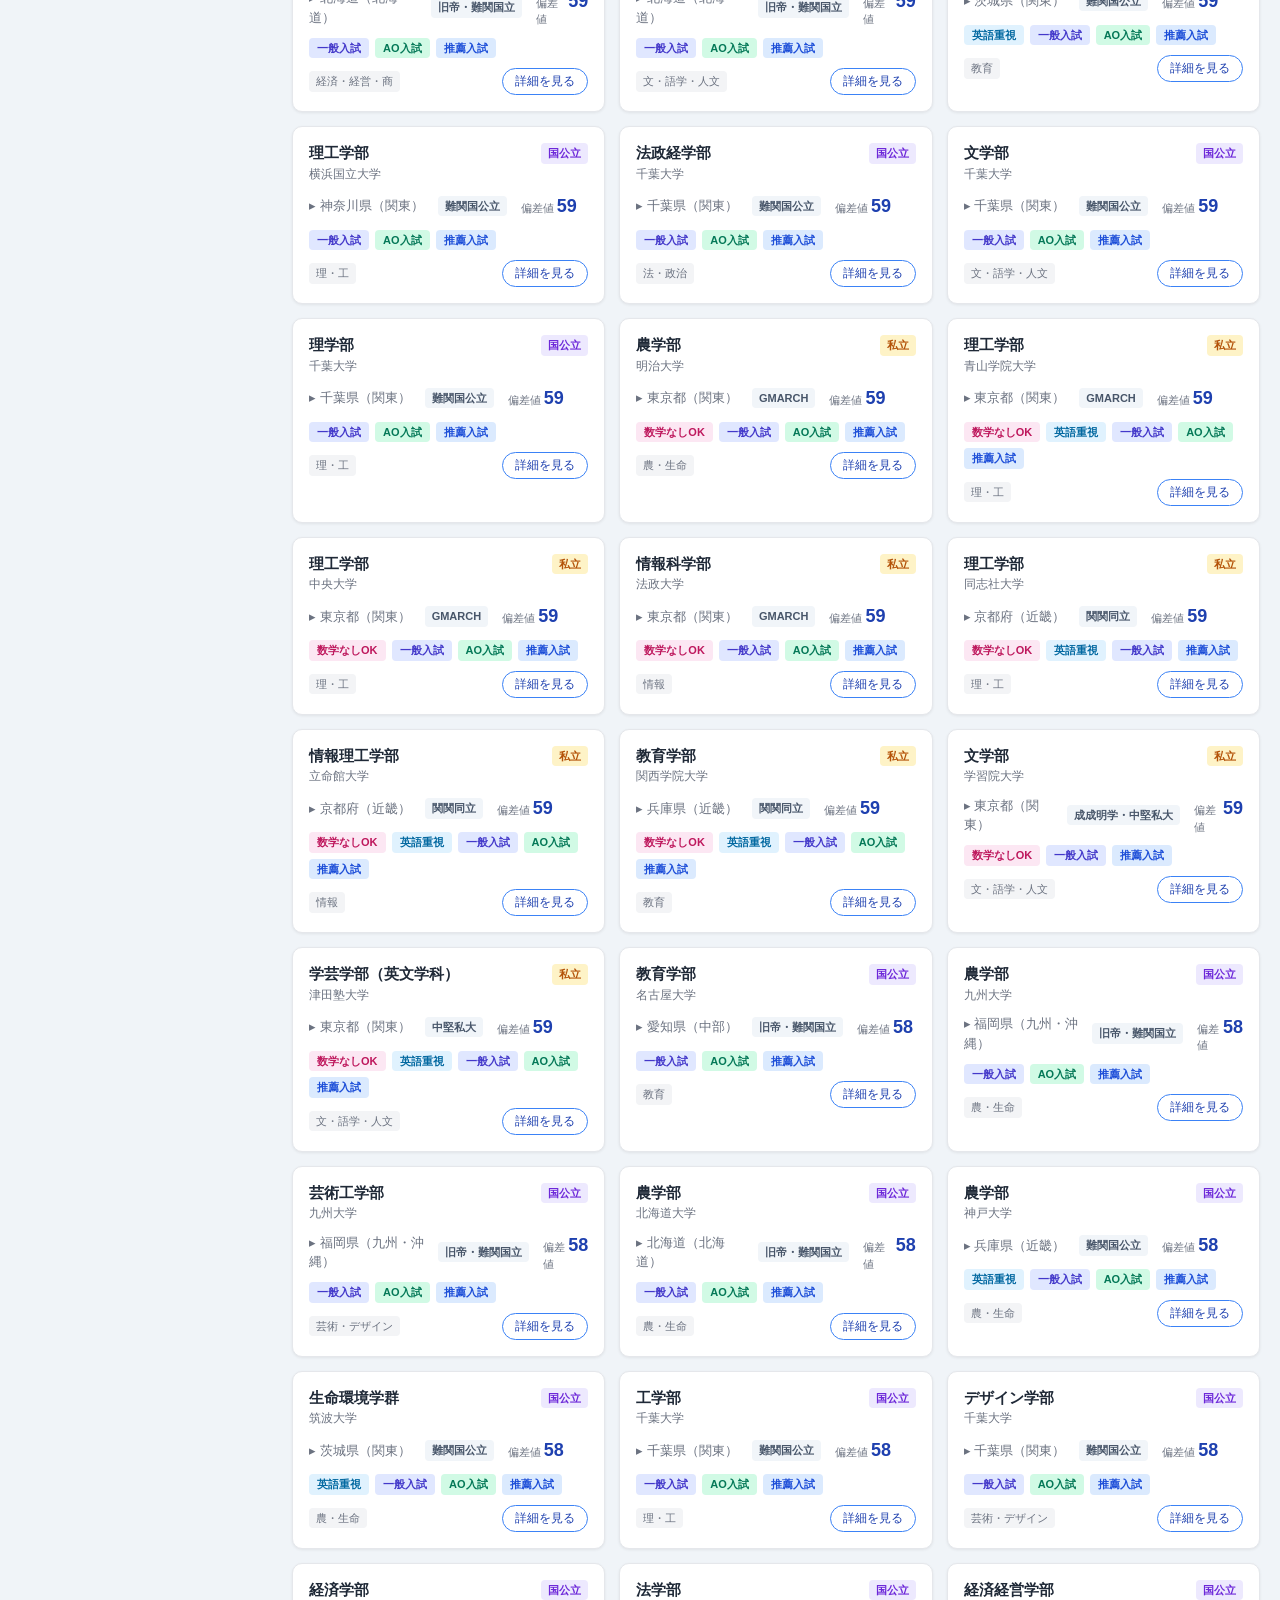
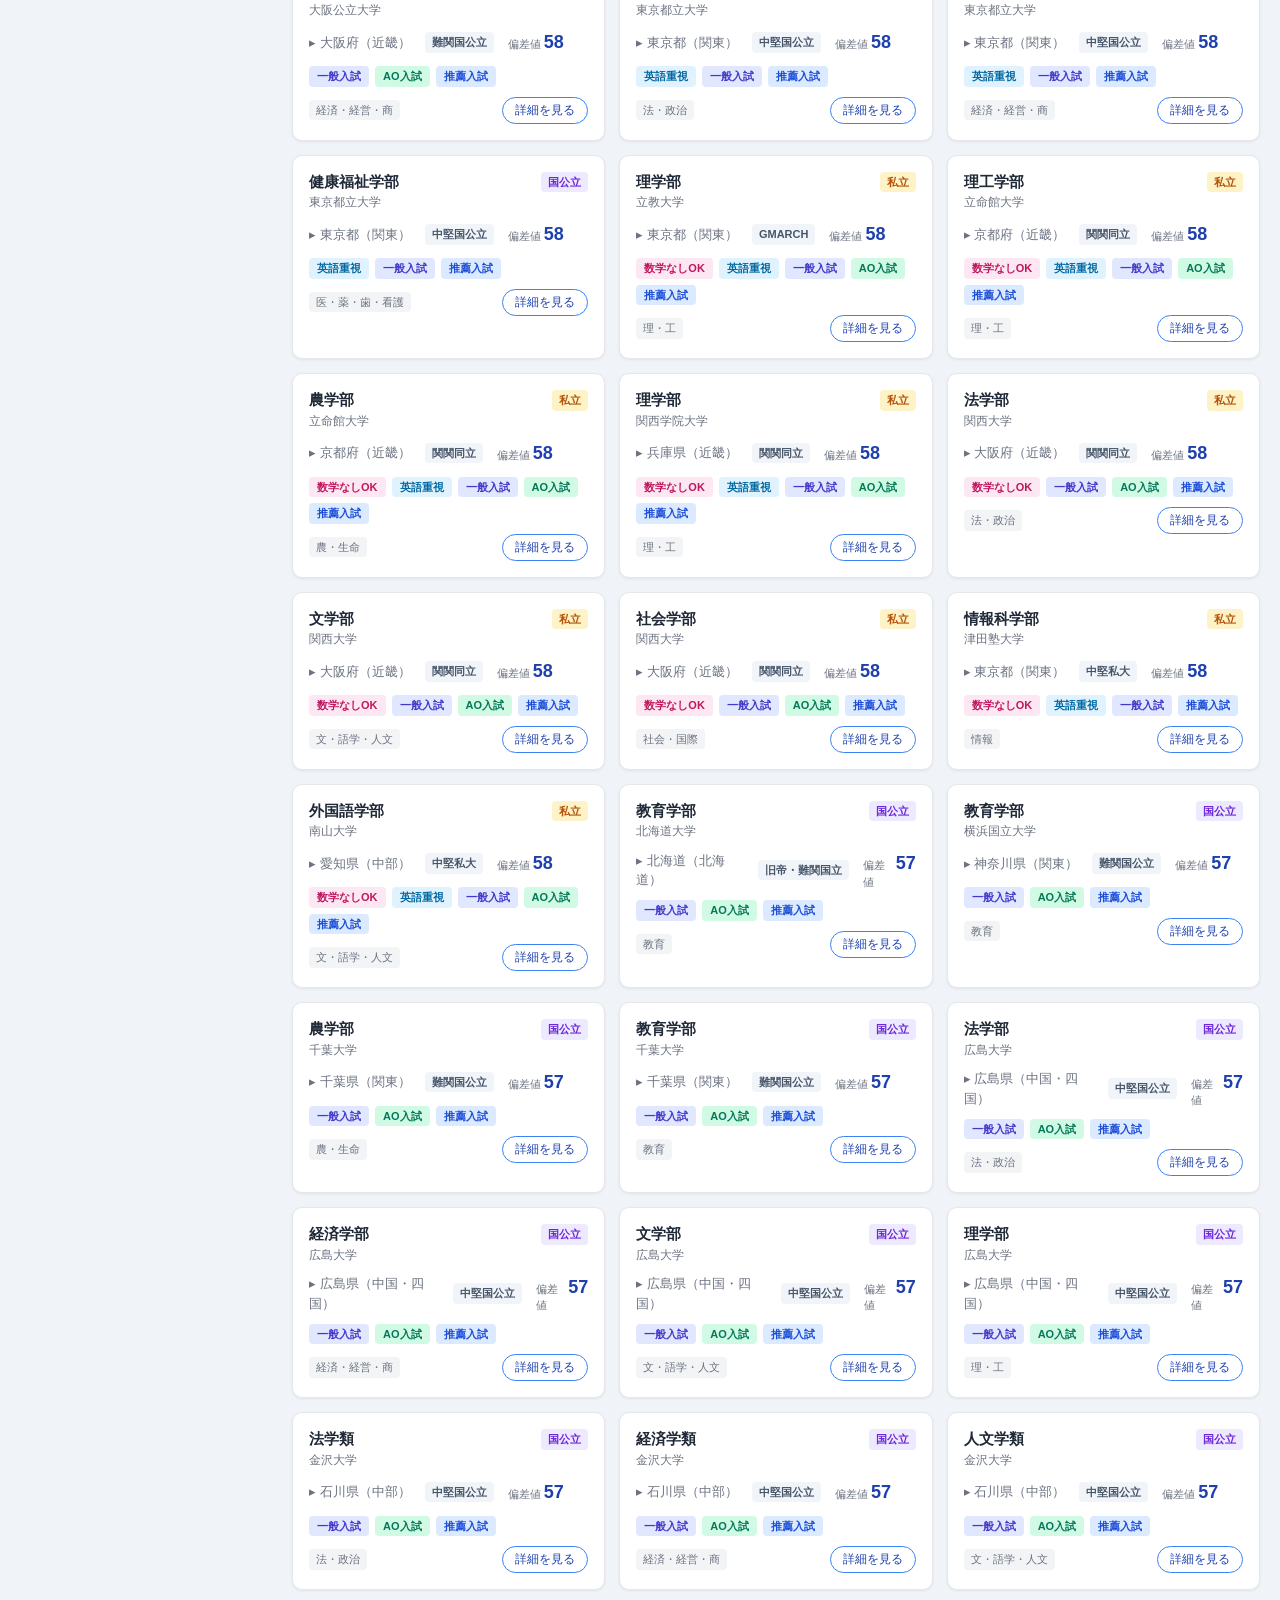
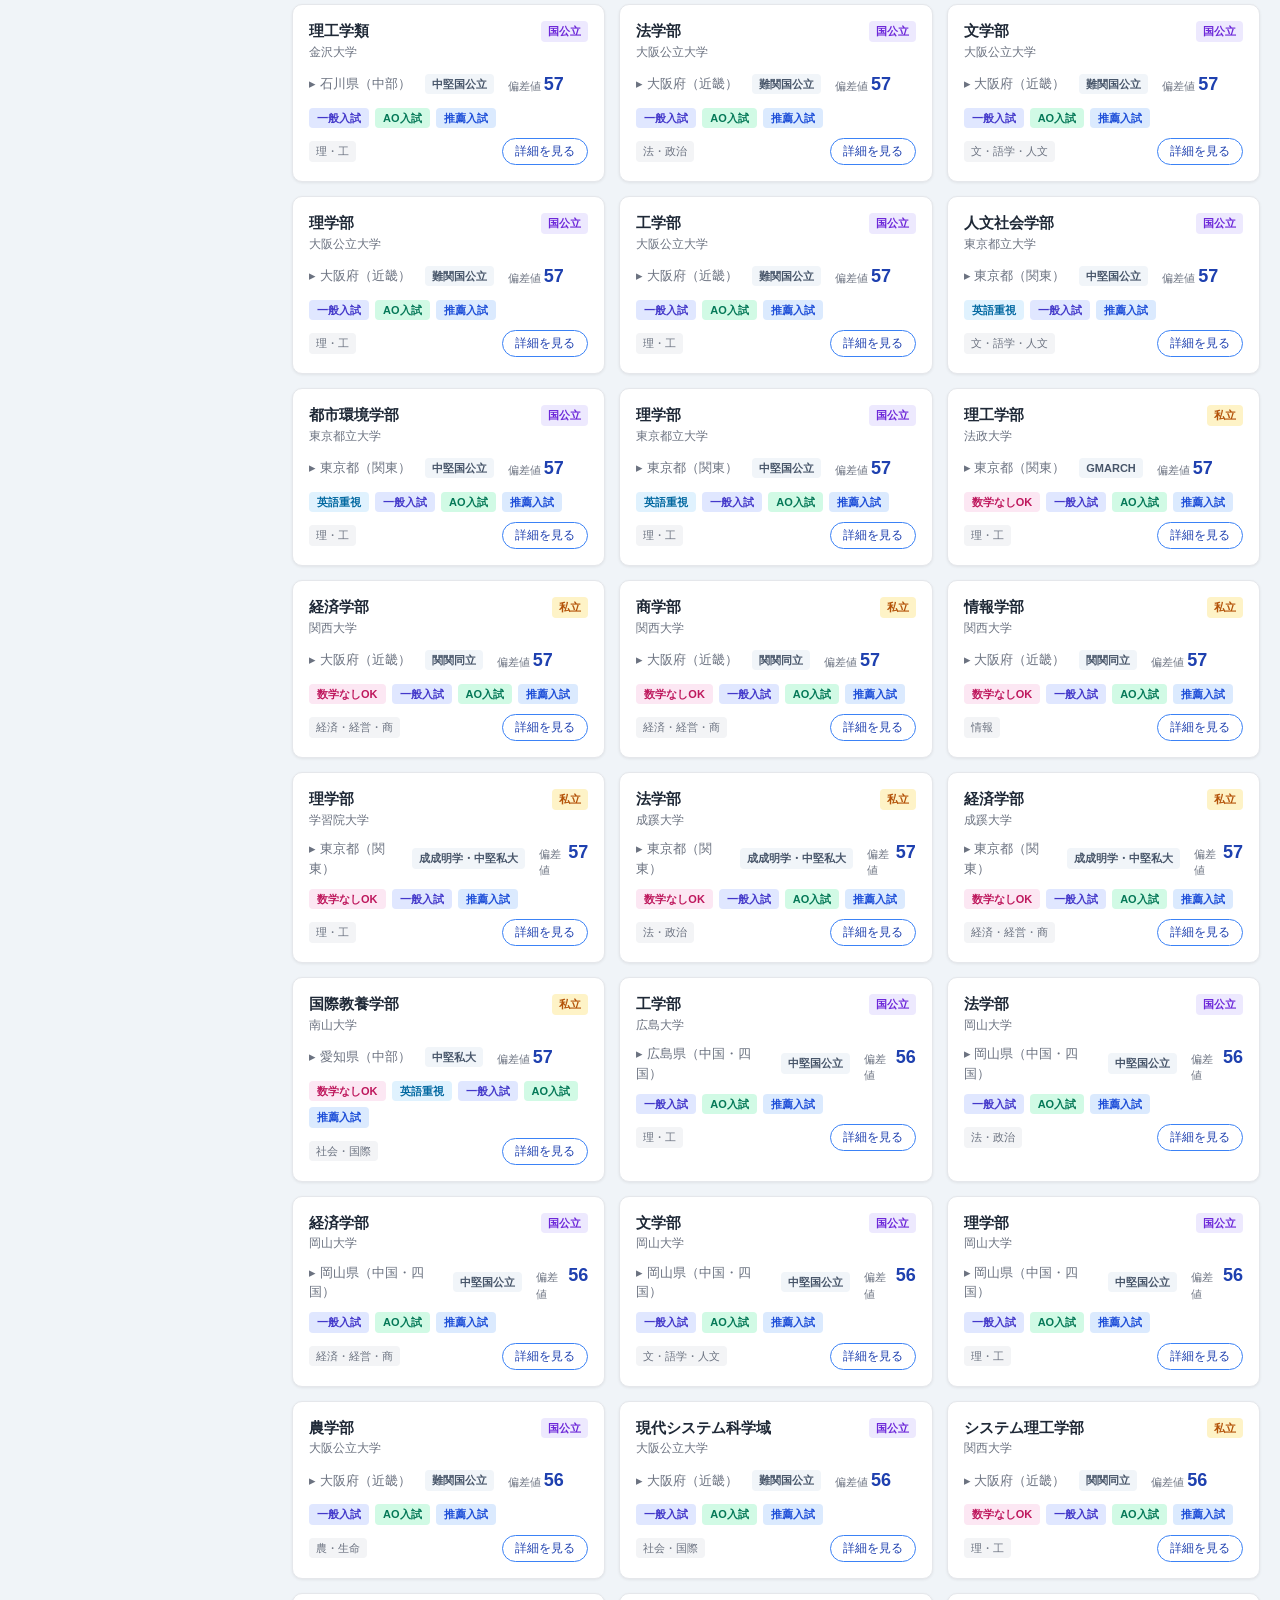
==== commit 4021e290: "Add exam details modal, AO method filter, and subject derivation Each card now has a "詳細を見る" button " ====
--- a/index.html
+++ b/index.html
@@ -106,6 +106,22 @@
         </div>
       </div>
 
+      <!-- AO入試の選考内容 -->
+      <div class="filter-section">
+        <h3>AO選考内容で絞る</h3>
+        <div class="checkbox-group">
+          <label class="checkbox-label">
+            <input type="checkbox" name="ao-method" value="小論文"> 小論文あり
+          </label>
+          <label class="checkbox-label">
+            <input type="checkbox" name="ao-method" value="学力試験"> 学力試験あり
+          </label>
+          <label class="checkbox-label">
+            <input type="checkbox" name="ao-method" value="実技"> 実技あり
+          </label>
+        </div>
+      </div>
+
       <button class="reset-btn" id="reset-btn">条件をすべてリセット</button>
     </aside>
 
@@ -136,6 +152,14 @@
     </main>
   </div>
 
+  <!-- Detail Modal -->
+  <div id="detail-modal" class="modal-overlay" role="dialog" aria-modal="true">
+    <div class="modal-box">
+      <button id="modal-close" class="modal-close" aria-label="閉じる">×</button>
+      <div id="modal-content"></div>
+    </div>
+  </div>
+
   <script src="data.js"></script>
   <script src="app.js"></script>
 </body>
--- a/style.css
+++ b/style.css
@@ -289,12 +289,24 @@
   gap: 8px;
 }
 
-.school-name {
+.card-name-group {
+  display: flex;
+  flex-direction: column;
+  gap: 2px;
+  flex: 1;
+}
+
+.faculty-name {
   font-size: 15px;
   font-weight: 700;
   color: var(--text);
-  line-height: 1.4;
-  flex: 1;
+  line-height: 1.3;
+}
+
+.university-name {
+  font-size: 12px;
+  color: var(--text-light);
+  font-weight: 500;
 }
 
 .type-badge {
@@ -384,6 +396,171 @@
   color: var(--text-light);
   border-radius: 4px;
   font-size: 11px;
+}
+
+/* Card footer */
+.card-footer {
+  display: flex;
+  align-items: center;
+  justify-content: space-between;
+  gap: 8px;
+}
+
+/* Detail button */
+.detail-btn {
+  padding: 4px 12px;
+  background: none;
+  border: 1px solid var(--primary-light);
+  border-radius: 20px;
+  font-size: 12px;
+  color: var(--primary);
+  cursor: pointer;
+  white-space: nowrap;
+  font-family: inherit;
+  transition: all 0.15s;
+  flex-shrink: 0;
+}
+
+.detail-btn:hover {
+  background: var(--primary);
+  color: #fff;
+  border-color: var(--primary);
+}
+
+/* ---- Modal ---- */
+.modal-overlay {
+  display: none;
+  position: fixed;
+  inset: 0;
+  background: rgba(0,0,0,0.5);
+  z-index: 200;
+  align-items: center;
+  justify-content: center;
+  padding: 20px;
+}
+
+.modal-overlay.open { display: flex; }
+
+.modal-box {
+  background: #fff;
+  border-radius: 14px;
+  padding: 28px 24px 24px;
+  max-width: 460px;
+  width: 100%;
+  max-height: 85vh;
+  overflow-y: auto;
+  position: relative;
+  box-shadow: 0 8px 40px rgba(0,0,0,0.22);
+}
+
+.modal-close {
+  position: absolute;
+  top: 14px;
+  right: 16px;
+  background: none;
+  border: none;
+  font-size: 22px;
+  cursor: pointer;
+  color: var(--text-light);
+  line-height: 1;
+  padding: 4px 6px;
+  border-radius: 4px;
+}
+
+.modal-close:hover { color: var(--text); background: var(--bg); }
+
+.modal-header {
+  display: flex;
+  align-items: flex-start;
+  justify-content: space-between;
+  gap: 12px;
+  margin-bottom: 20px;
+  padding-bottom: 16px;
+  border-bottom: 1px solid var(--border);
+}
+
+.modal-name-group {
+  display: flex;
+  flex-direction: column;
+  gap: 4px;
+}
+
+.modal-faculty-name {
+  font-size: 18px;
+  font-weight: 700;
+  color: var(--text);
+  line-height: 1.3;
+}
+
+.modal-univ-name {
+  font-size: 13px;
+  color: var(--text-light);
+}
+
+.modal-hensachi {
+  font-size: 12px;
+  color: var(--text-light);
+  white-space: nowrap;
+  text-align: right;
+}
+
+.modal-hensachi strong {
+  display: block;
+  font-size: 24px;
+  color: var(--primary);
+  font-weight: 700;
+  line-height: 1.1;
+}
+
+.modal-section {
+  margin-top: 18px;
+}
+
+.modal-section-title {
+  font-size: 11px;
+  font-weight: 700;
+  color: var(--text-light);
+  text-transform: uppercase;
+  letter-spacing: 0.08em;
+  margin-bottom: 10px;
+}
+
+.subject-tags {
+  display: flex;
+  flex-wrap: wrap;
+  gap: 6px;
+}
+
+.subject-tag {
+  padding: 4px 13px;
+  background: var(--bg);
+  color: var(--text);
+  border-radius: 20px;
+  font-size: 13px;
+  font-weight: 600;
+  border: 1px solid var(--border);
+}
+
+.ao-method-tags {
+  display: flex;
+  flex-wrap: wrap;
+  gap: 6px;
+}
+
+.ao-method-tag {
+  padding: 4px 13px;
+  background: var(--badge-ao-bg);
+  color: var(--badge-ao);
+  border-radius: 20px;
+  font-size: 13px;
+  font-weight: 600;
+}
+
+.modal-note {
+  font-size: 11px;
+  color: var(--text-light);
+  margin-top: 8px;
+  line-height: 1.5;
 }
 
 /* Empty state */
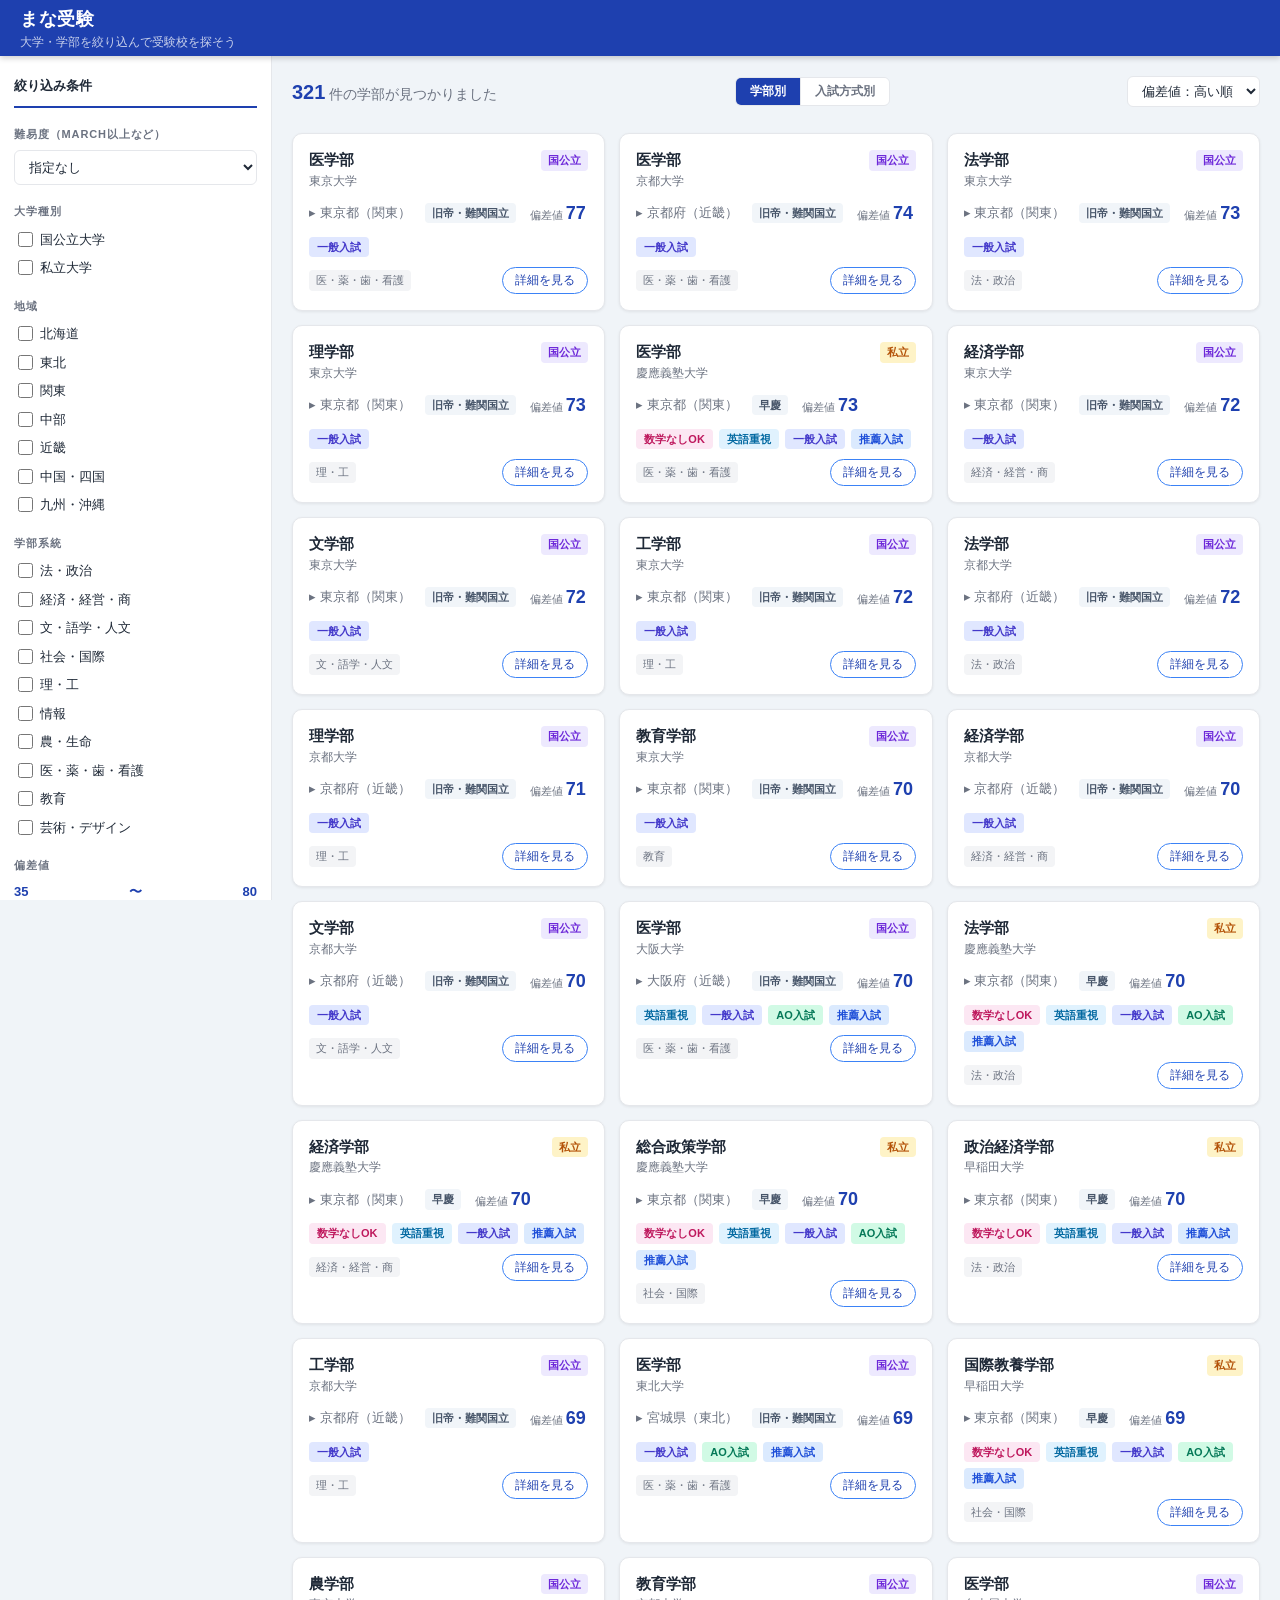
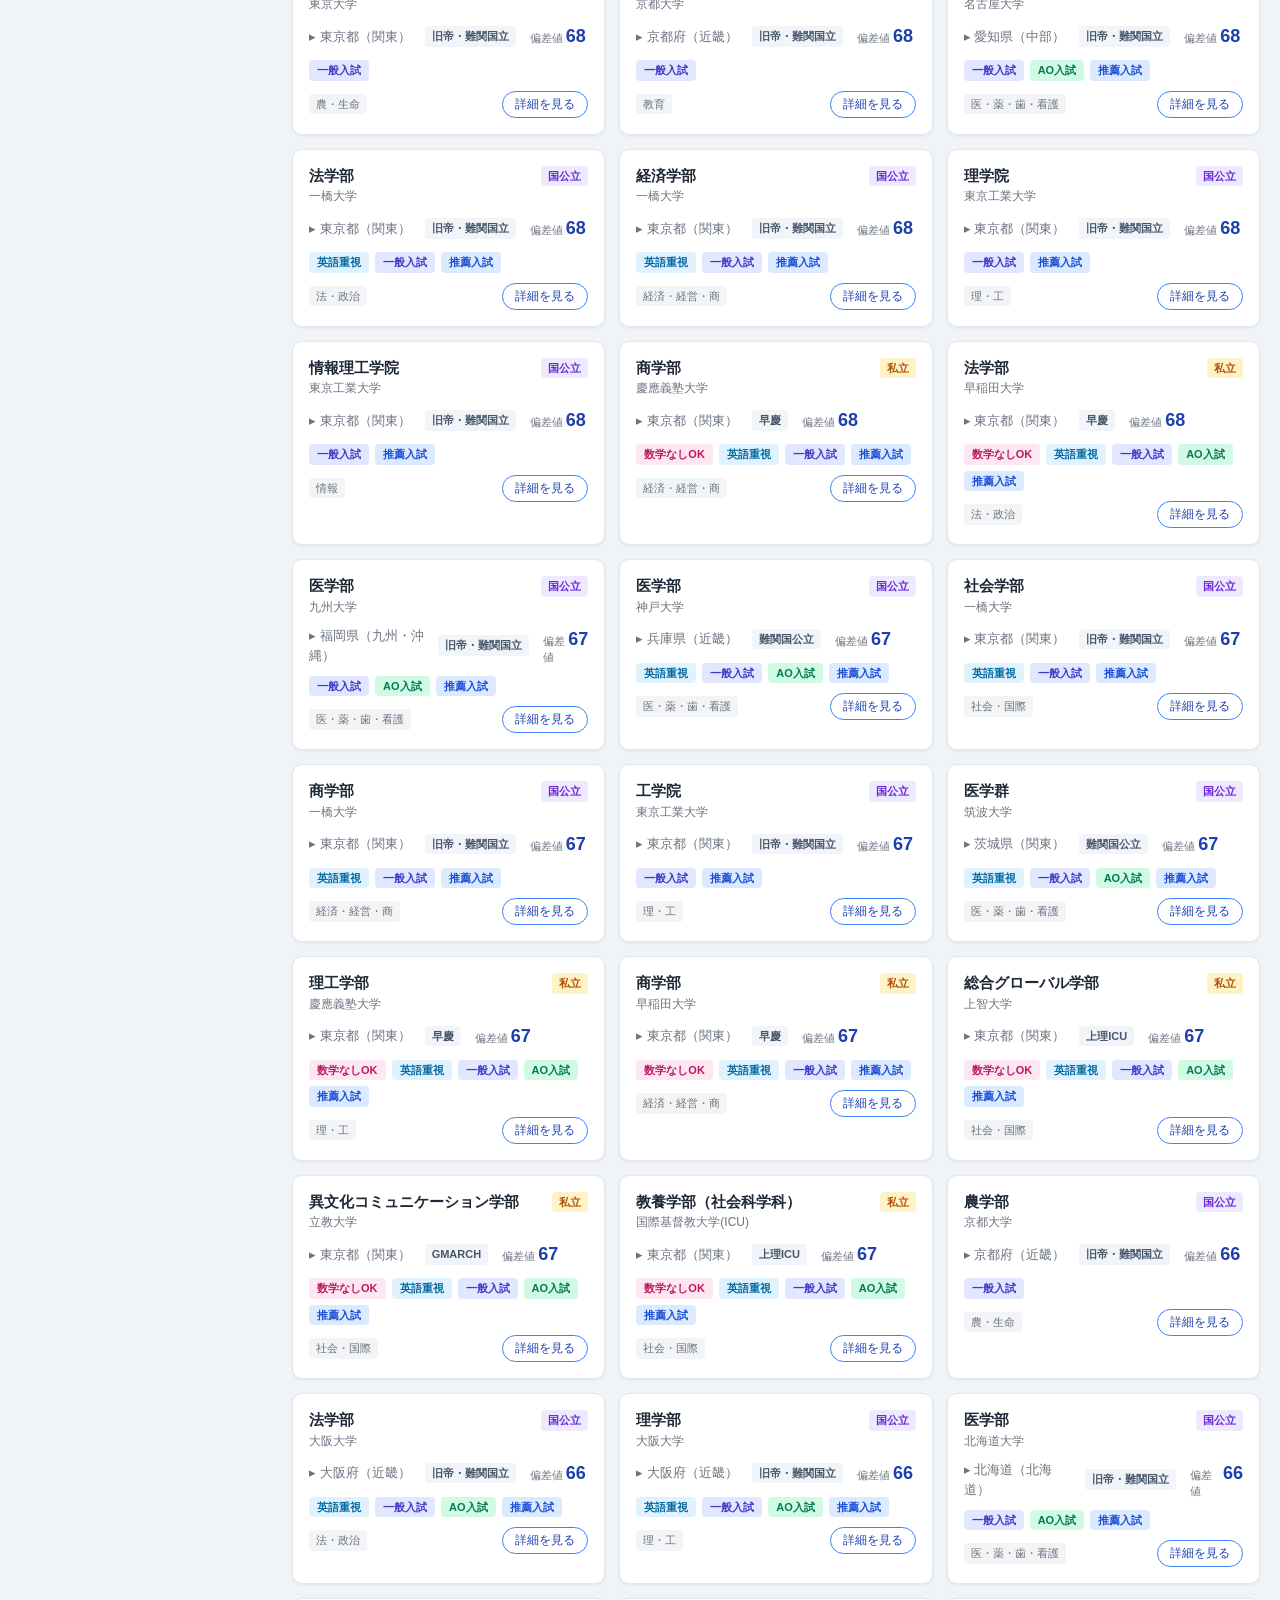
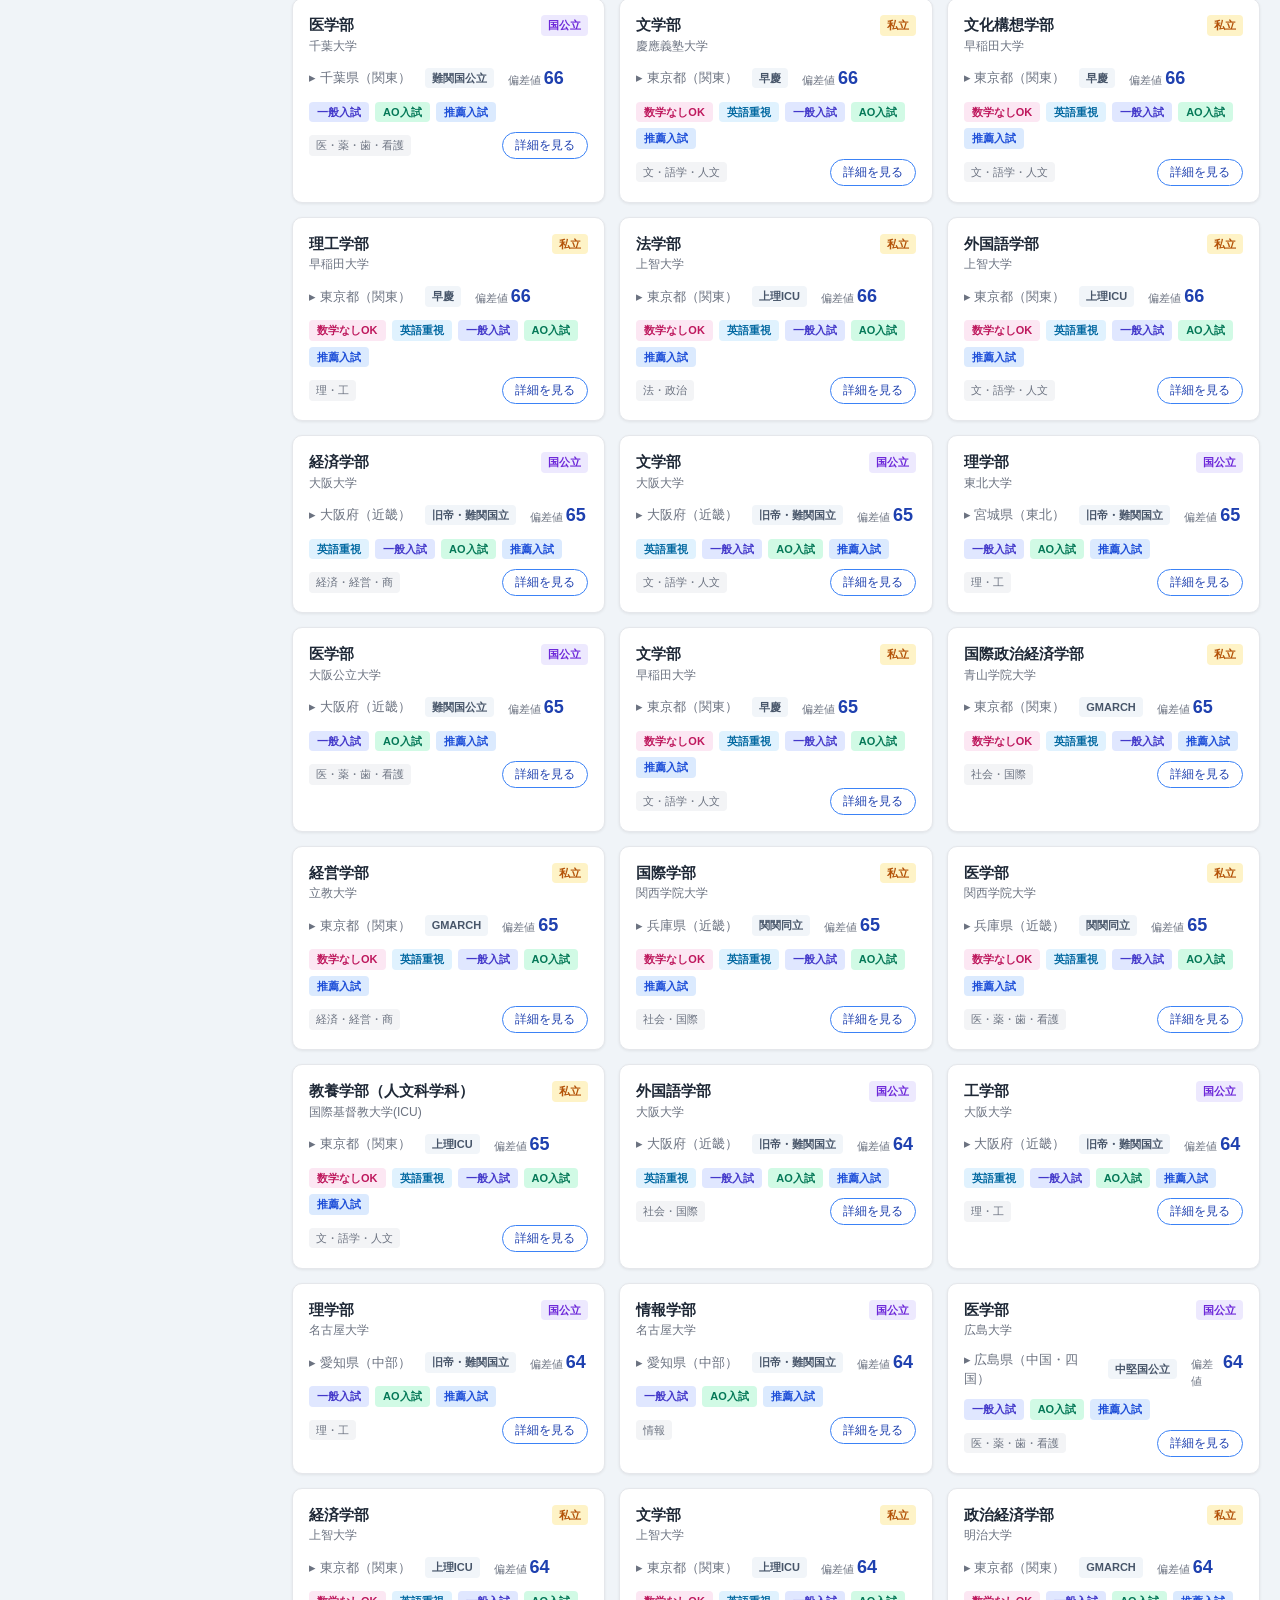
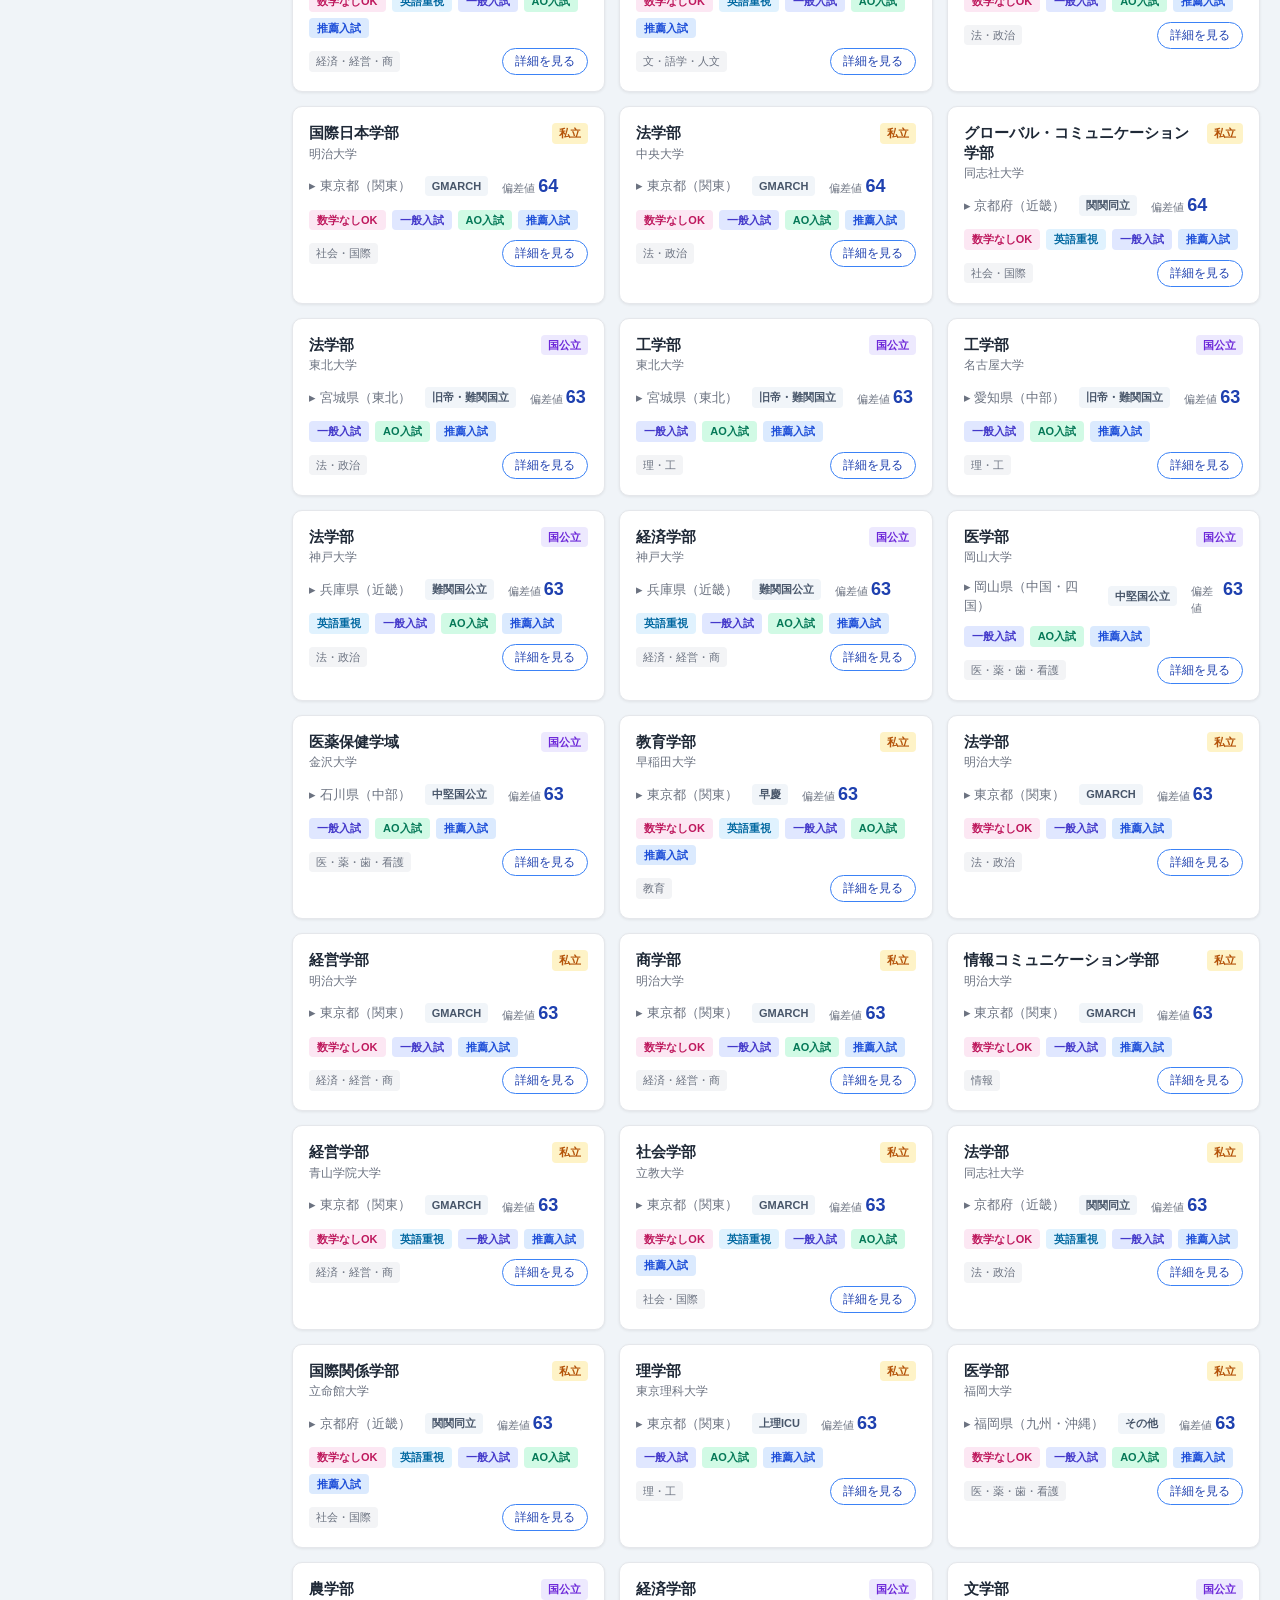
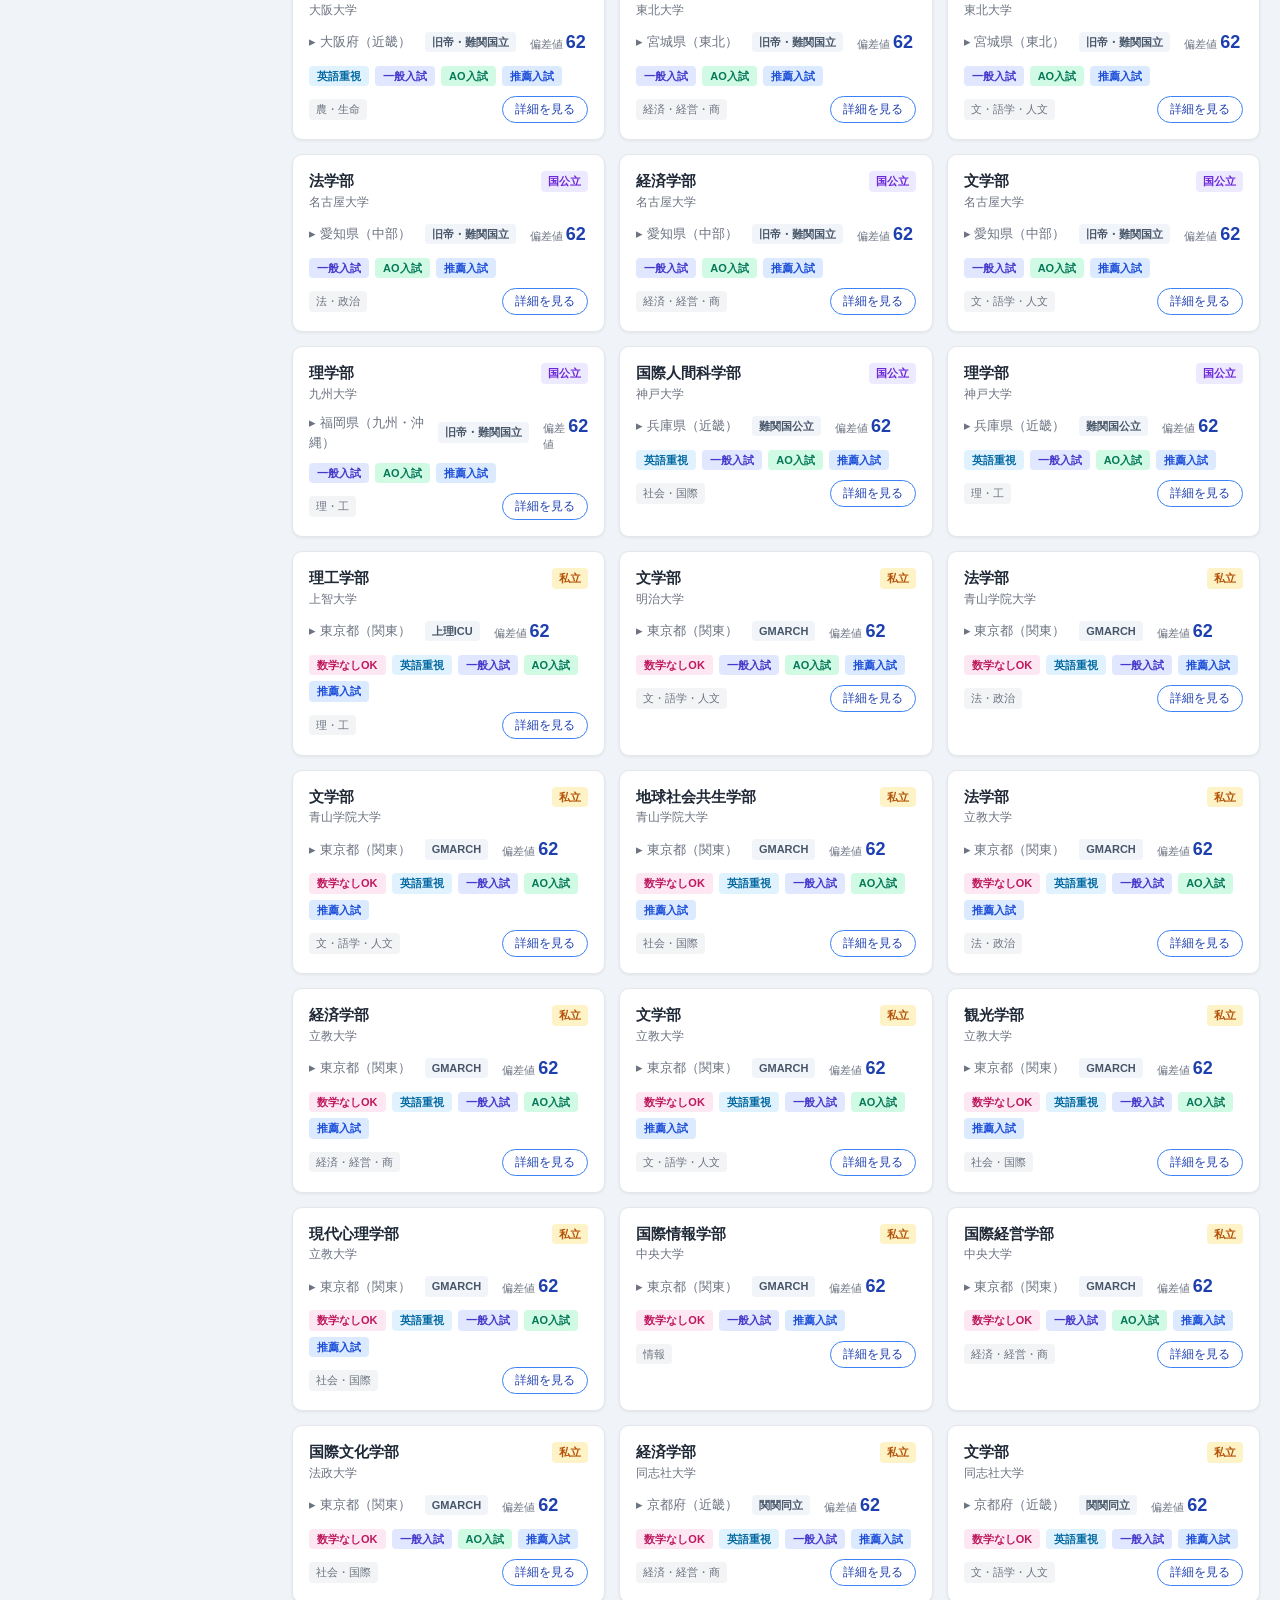
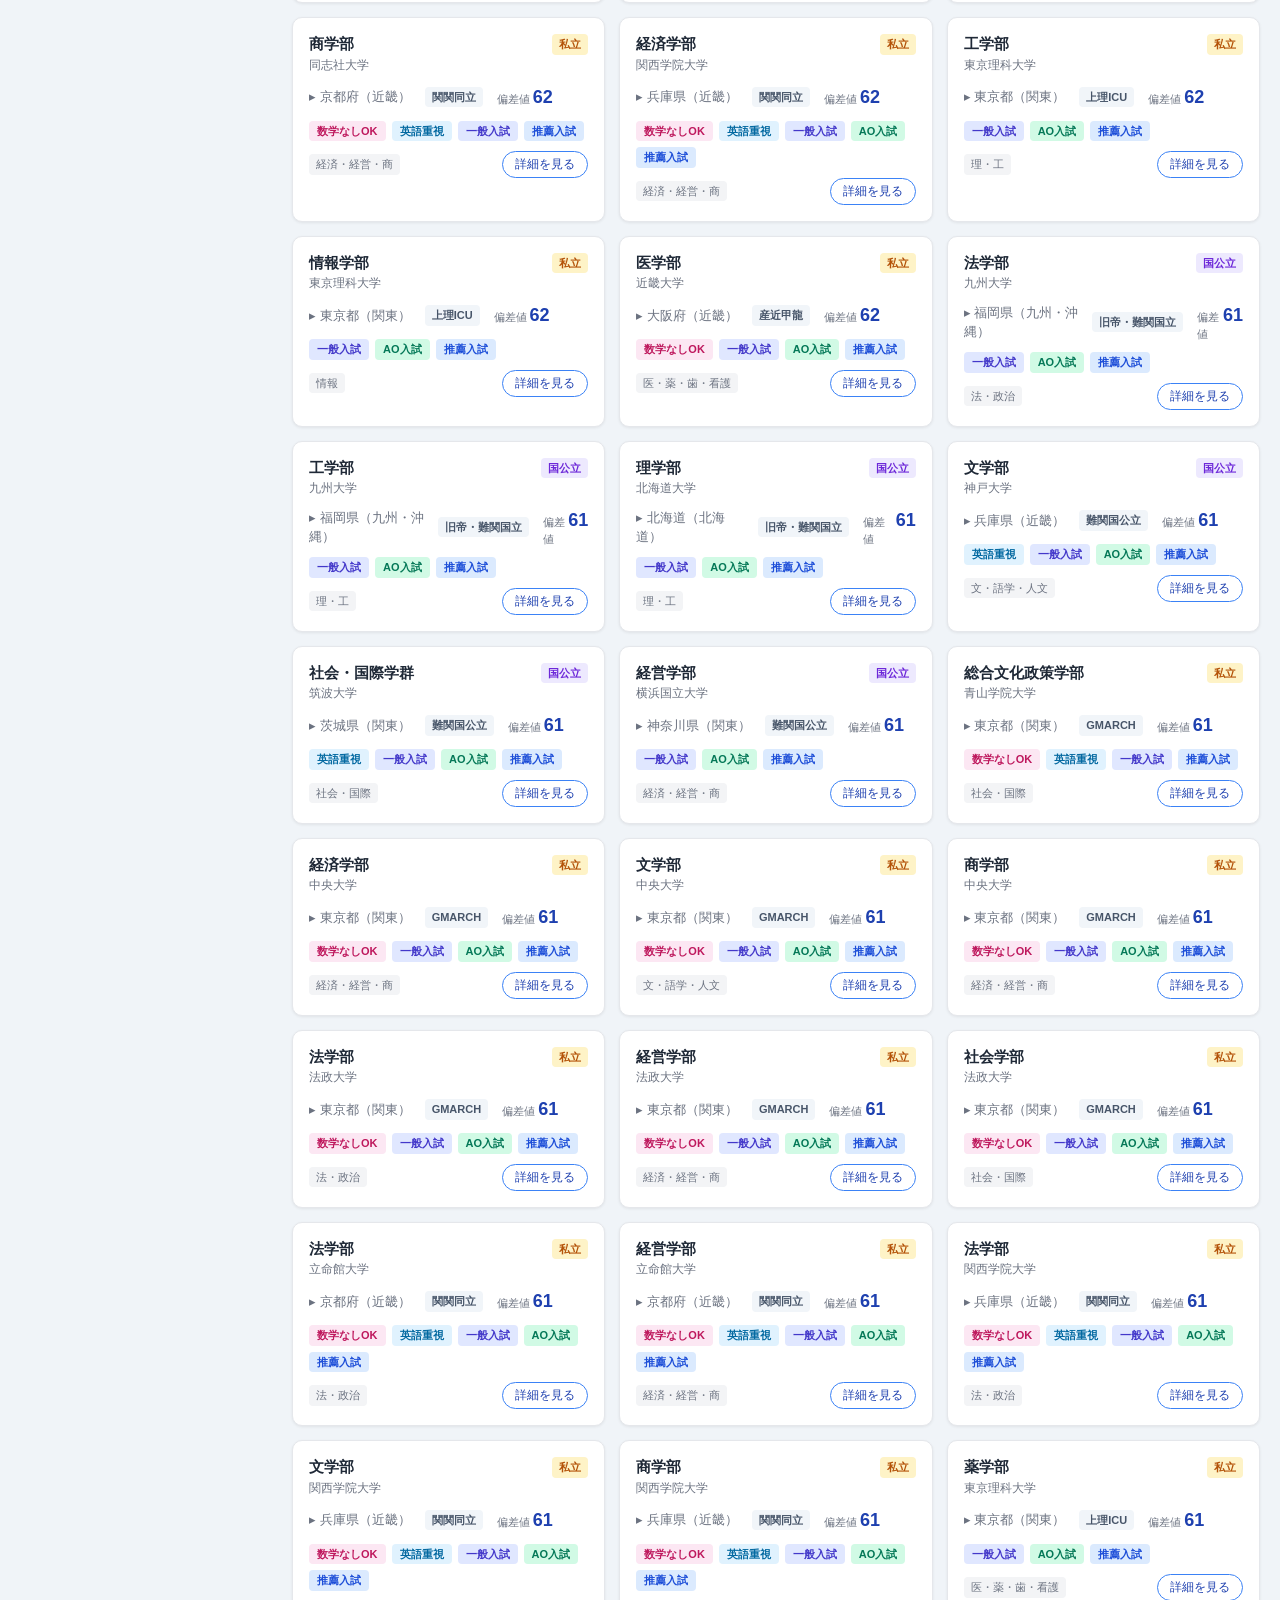
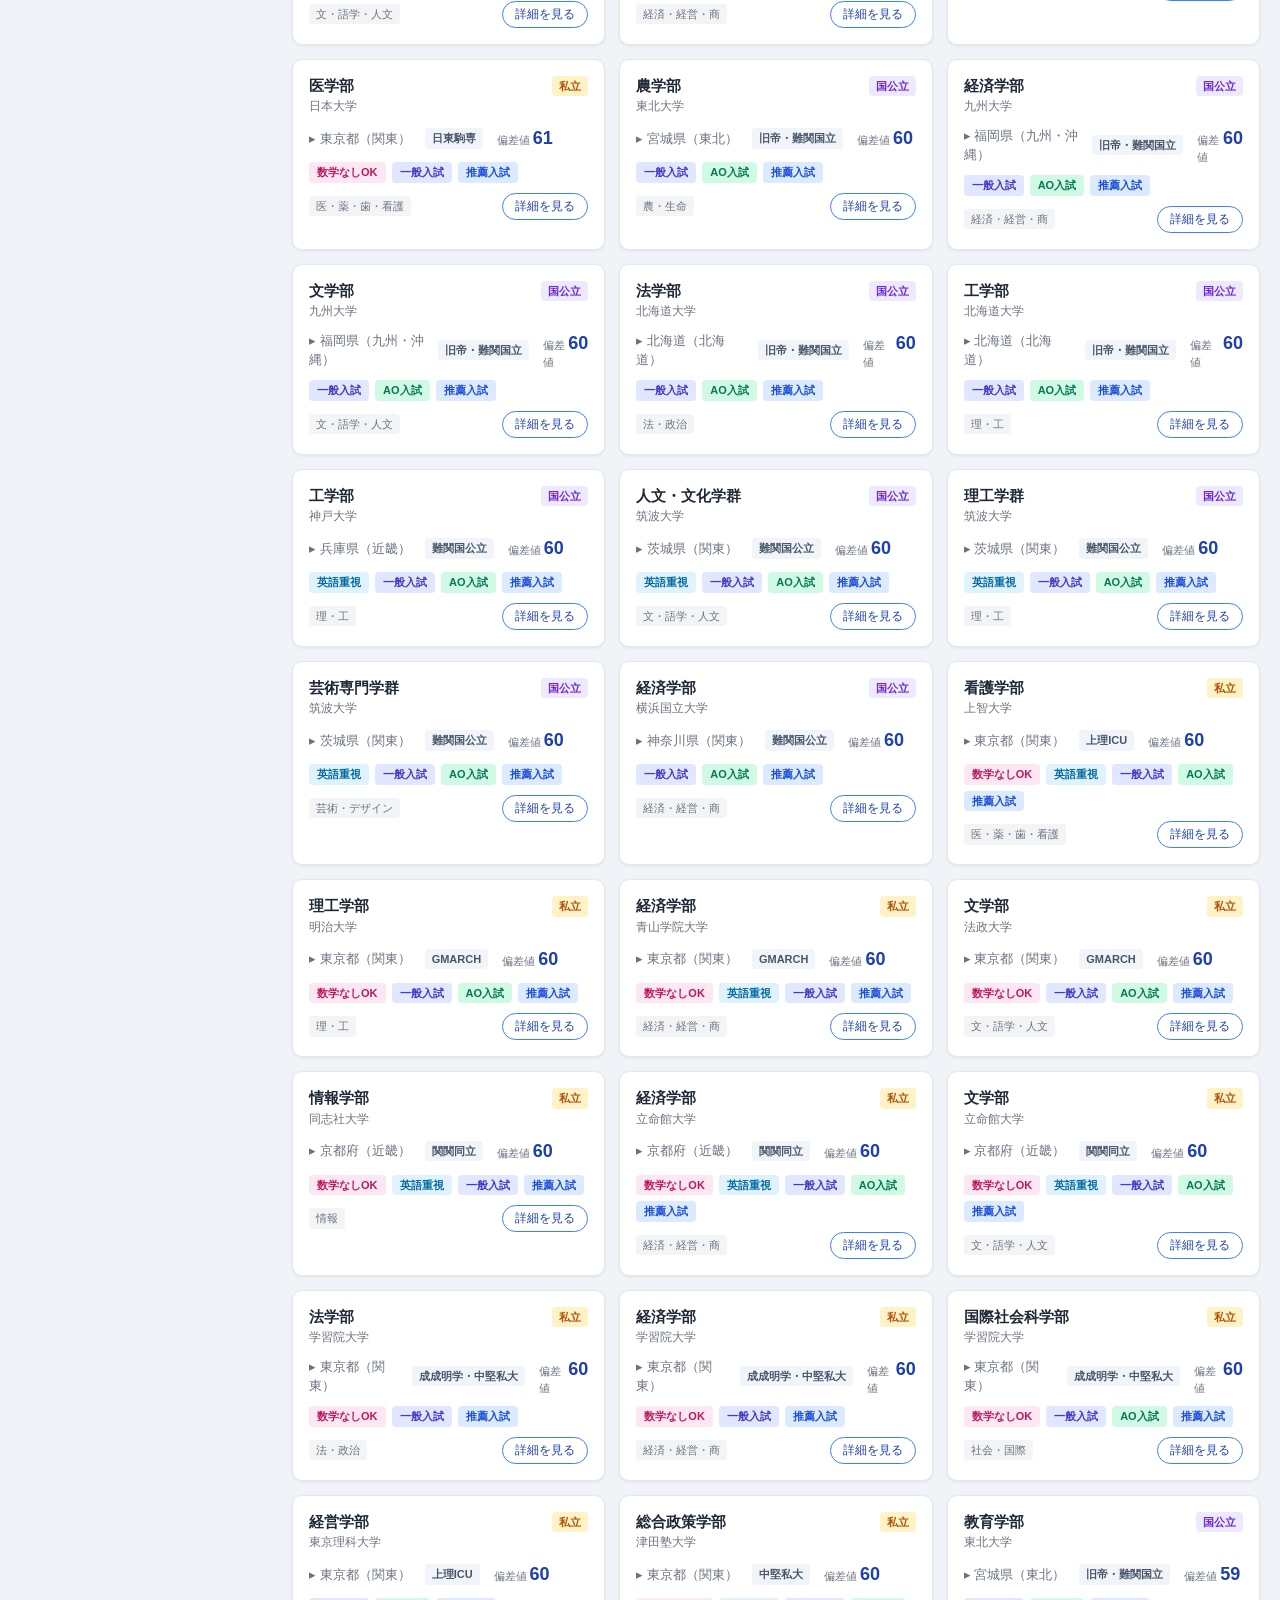
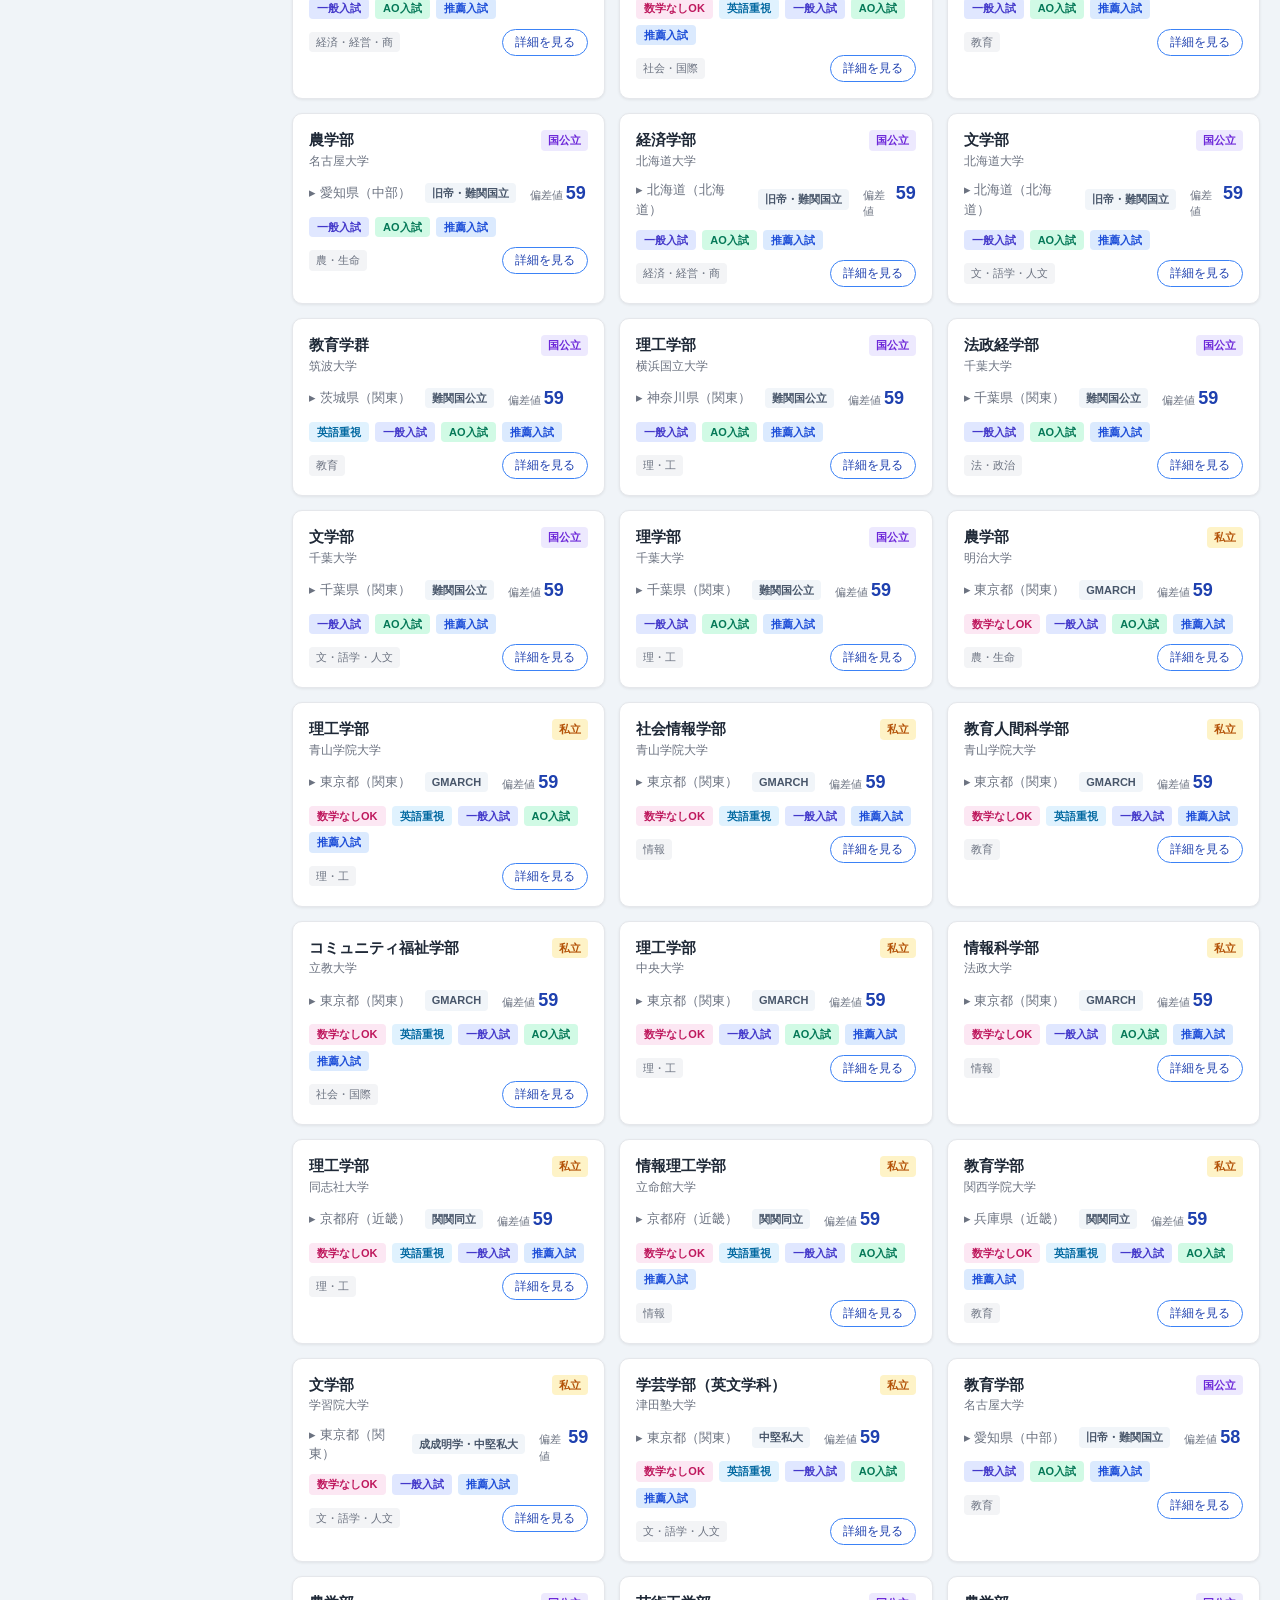
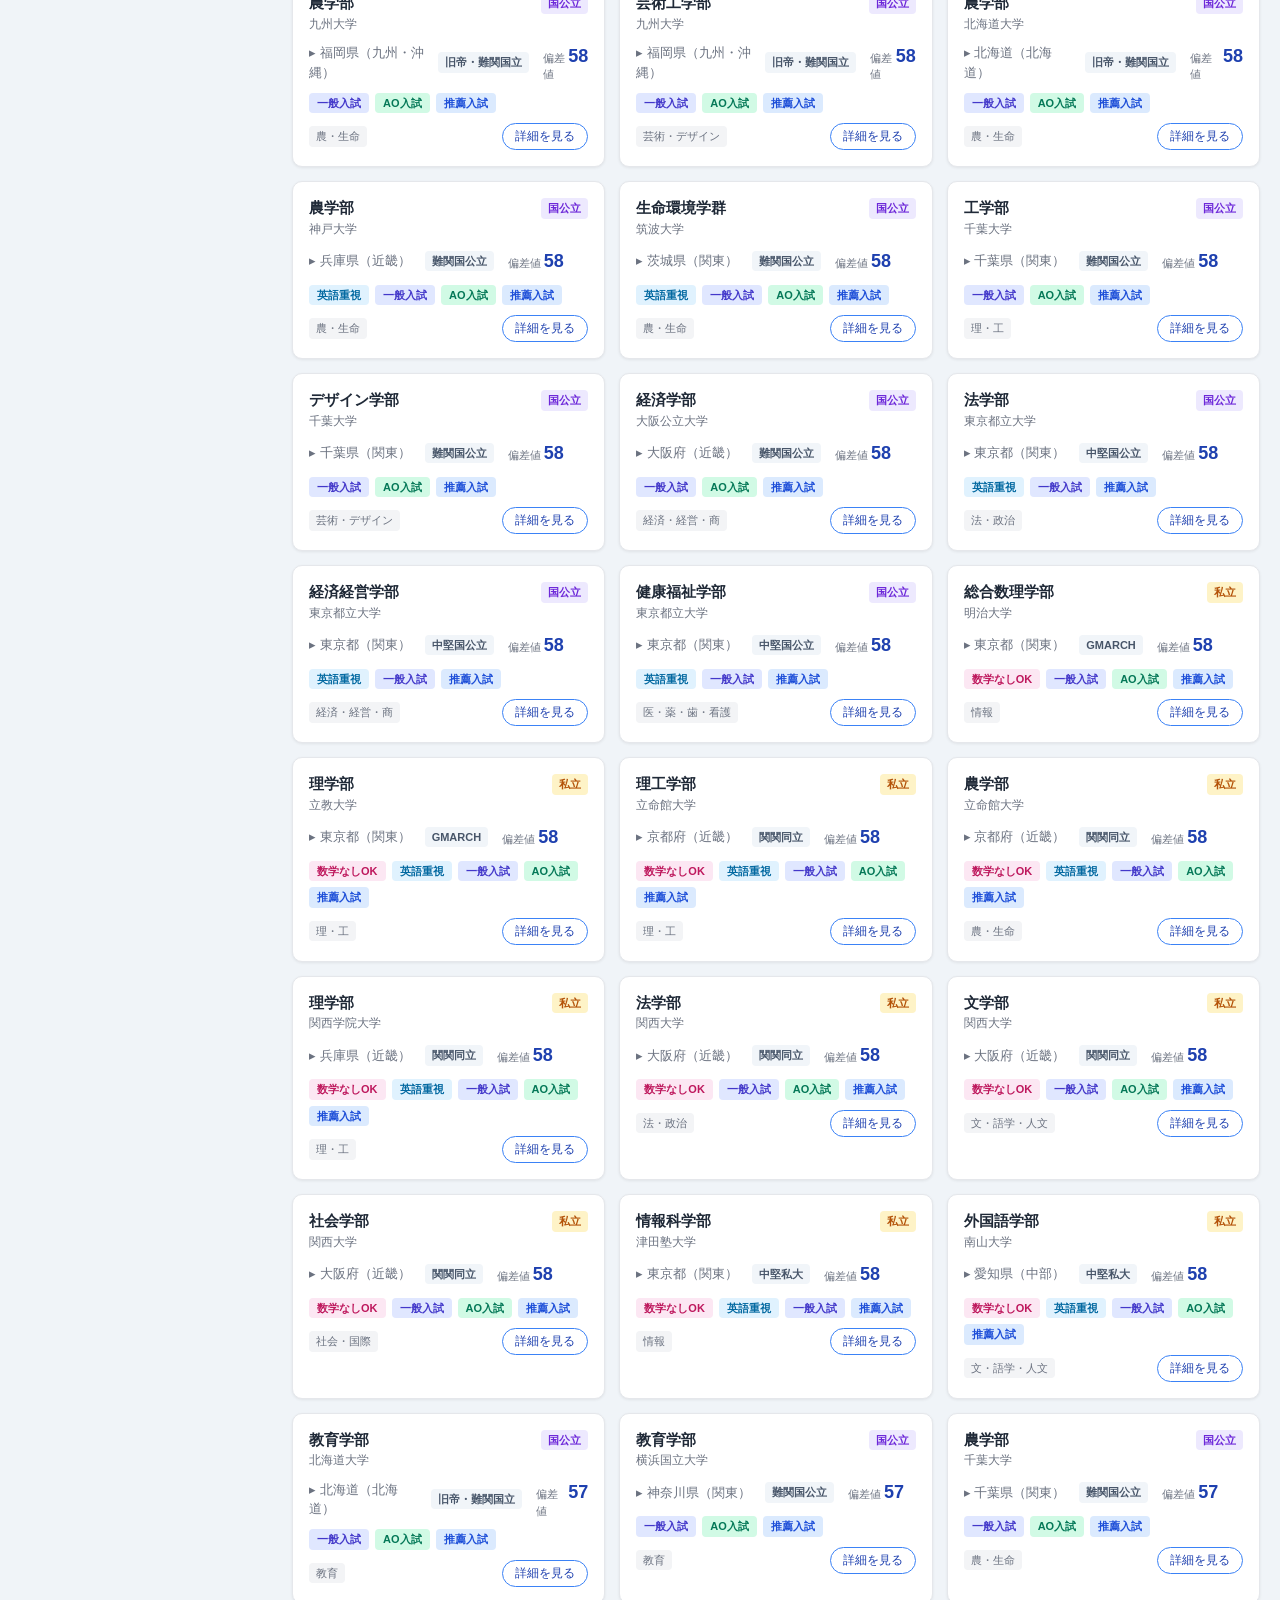
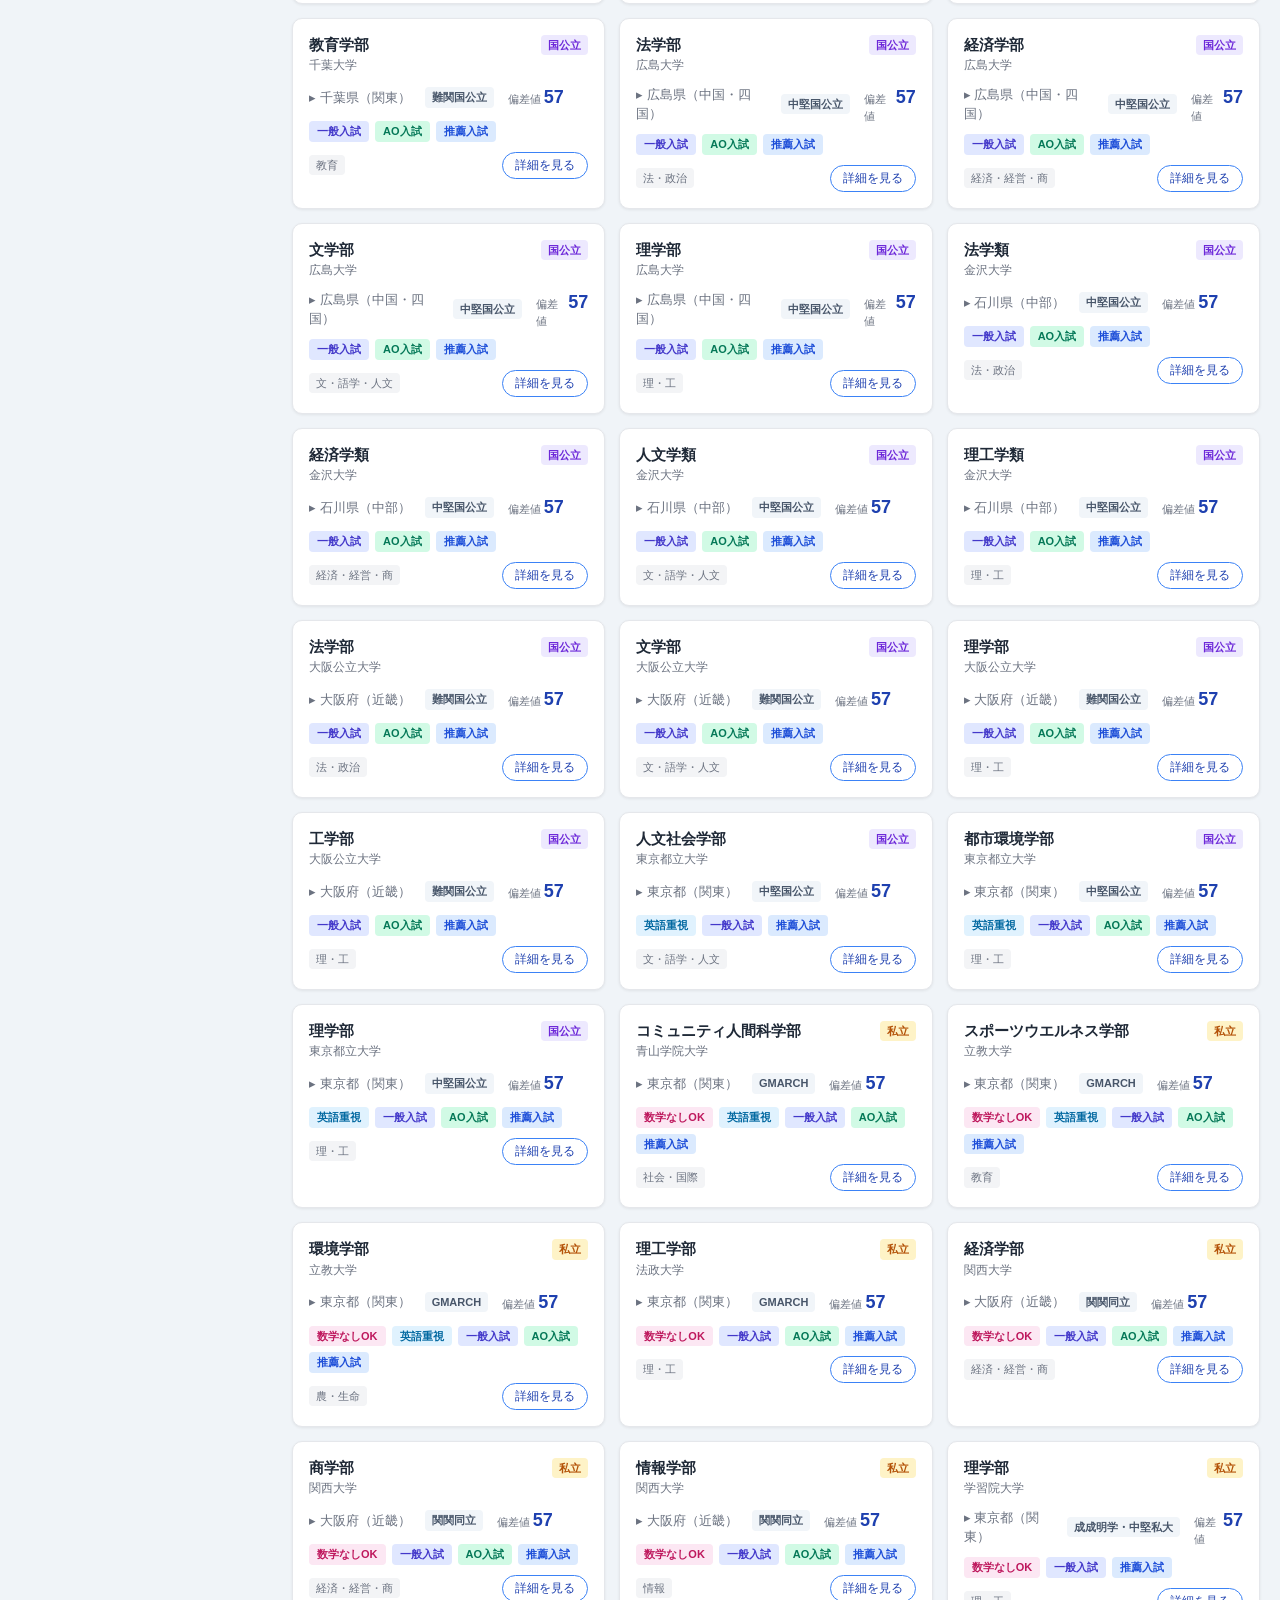
==== commit adc24c60: "入試方式別表示モード追加・EXAM_METHODS_DATA充実・成蹊大学データ修正 - 入試方式別/学部別の表示切り替えモード(viewMode)を実装 - EXAM_METHODS_DATA: 慶" ====
--- a/index.html
+++ b/index.html
@@ -134,7 +134,11 @@
 
       <div class="results-header">
         <div class="result-count" id="result-count">
-          <strong>0</strong> 件の大学が見つかりました
+          <strong>0</strong> 件の学部が見つかりました
+        </div>
+        <div class="view-mode-toggle" role="group" aria-label="表示モード">
+          <button class="view-mode-btn active" id="view-btn-faculty">学部別</button>
+          <button class="view-mode-btn" id="view-btn-method">入試方式別</button>
         </div>
         <select class="sort-select" id="sort-select" aria-label="並び替え">
           <option value="hensachi-desc">偏差値：高い順</option>
--- a/style.css
+++ b/style.css
@@ -220,6 +220,69 @@
   cursor: pointer;
 }
 
+/* View mode toggle */
+.view-mode-toggle {
+  display: flex;
+  gap: 0;
+  border: 1px solid var(--border);
+  border-radius: 6px;
+  overflow: hidden;
+}
+
+.view-mode-btn {
+  padding: 5px 14px;
+  border: none;
+  background: #fff;
+  color: var(--text-light);
+  font-size: 12px;
+  font-weight: 600;
+  cursor: pointer;
+  transition: background 0.15s, color 0.15s;
+  white-space: nowrap;
+}
+
+.view-mode-btn + .view-mode-btn {
+  border-left: 1px solid var(--border);
+}
+
+.view-mode-btn.active {
+  background: var(--primary);
+  color: #fff;
+}
+
+.view-mode-btn:not(.active):hover {
+  background: var(--bg);
+}
+
+/* Method category badges */
+.method-cat-badge {
+  padding: 3px 9px;
+  border-radius: 99px;
+  font-size: 11px;
+  font-weight: 700;
+  white-space: nowrap;
+  flex-shrink: 0;
+}
+
+.cat-general      { background: #e0e7ff; color: #3730a3; }
+.cat-english-ext  { background: #ccfbf1; color: #065f46; }
+.cat-csat         { background: #ede9fe; color: #5b21b6; }
+.cat-ao           { background: var(--badge-ao-bg); color: var(--badge-ao); }
+.cat-suisen       { background: var(--badge-suisen-bg); color: var(--badge-suisen); }
+.cat-other        { background: #f3f4f6; color: #374151; }
+
+/* Method name label (in cards and modal) */
+.method-name-label {
+  font-size: 15px;
+  font-weight: 700;
+  color: var(--text);
+  line-height: 1.3;
+}
+
+.modal-method-name {
+  font-size: 17px;
+}
+
 /* Active filter tags */
 .active-filters {
   display: flex;
@@ -561,6 +624,68 @@
   color: var(--text-light);
   margin-top: 8px;
   line-height: 1.5;
+}
+
+.ao-detail-block {
+  margin-top: 12px;
+  border: 1px solid var(--border);
+  border-radius: 8px;
+  overflow: hidden;
+  font-size: 13px;
+}
+
+.ao-detail-row {
+  display: flex;
+  gap: 10px;
+  padding: 8px 12px;
+  border-bottom: 1px solid var(--border);
+  align-items: flex-start;
+}
+
+.ao-detail-row:last-child {
+  border-bottom: none;
+}
+
+.ao-detail-label {
+  flex-shrink: 0;
+  width: 88px;
+  font-weight: 700;
+  color: var(--text-light);
+  font-size: 11px;
+  padding-top: 2px;
+}
+
+.ao-detail-value {
+  color: var(--text);
+  line-height: 1.5;
+}
+
+.ao-eng-req-list {
+  margin: 0;
+  padding: 0;
+  list-style: none;
+  display: flex;
+  flex-direction: column;
+  gap: 3px;
+}
+
+.ao-eng-req-list li {
+  color: var(--text);
+  line-height: 1.4;
+}
+
+.ao-eng-req-list li::before {
+  content: "・";
+  color: var(--primary);
+}
+
+.ao-detail-notes {
+  padding: 8px 12px;
+  font-size: 12px;
+  color: var(--text-light);
+  line-height: 1.6;
+  background: var(--bg);
+  border-top: 1px solid var(--border);
 }
 
 /* Empty state */
